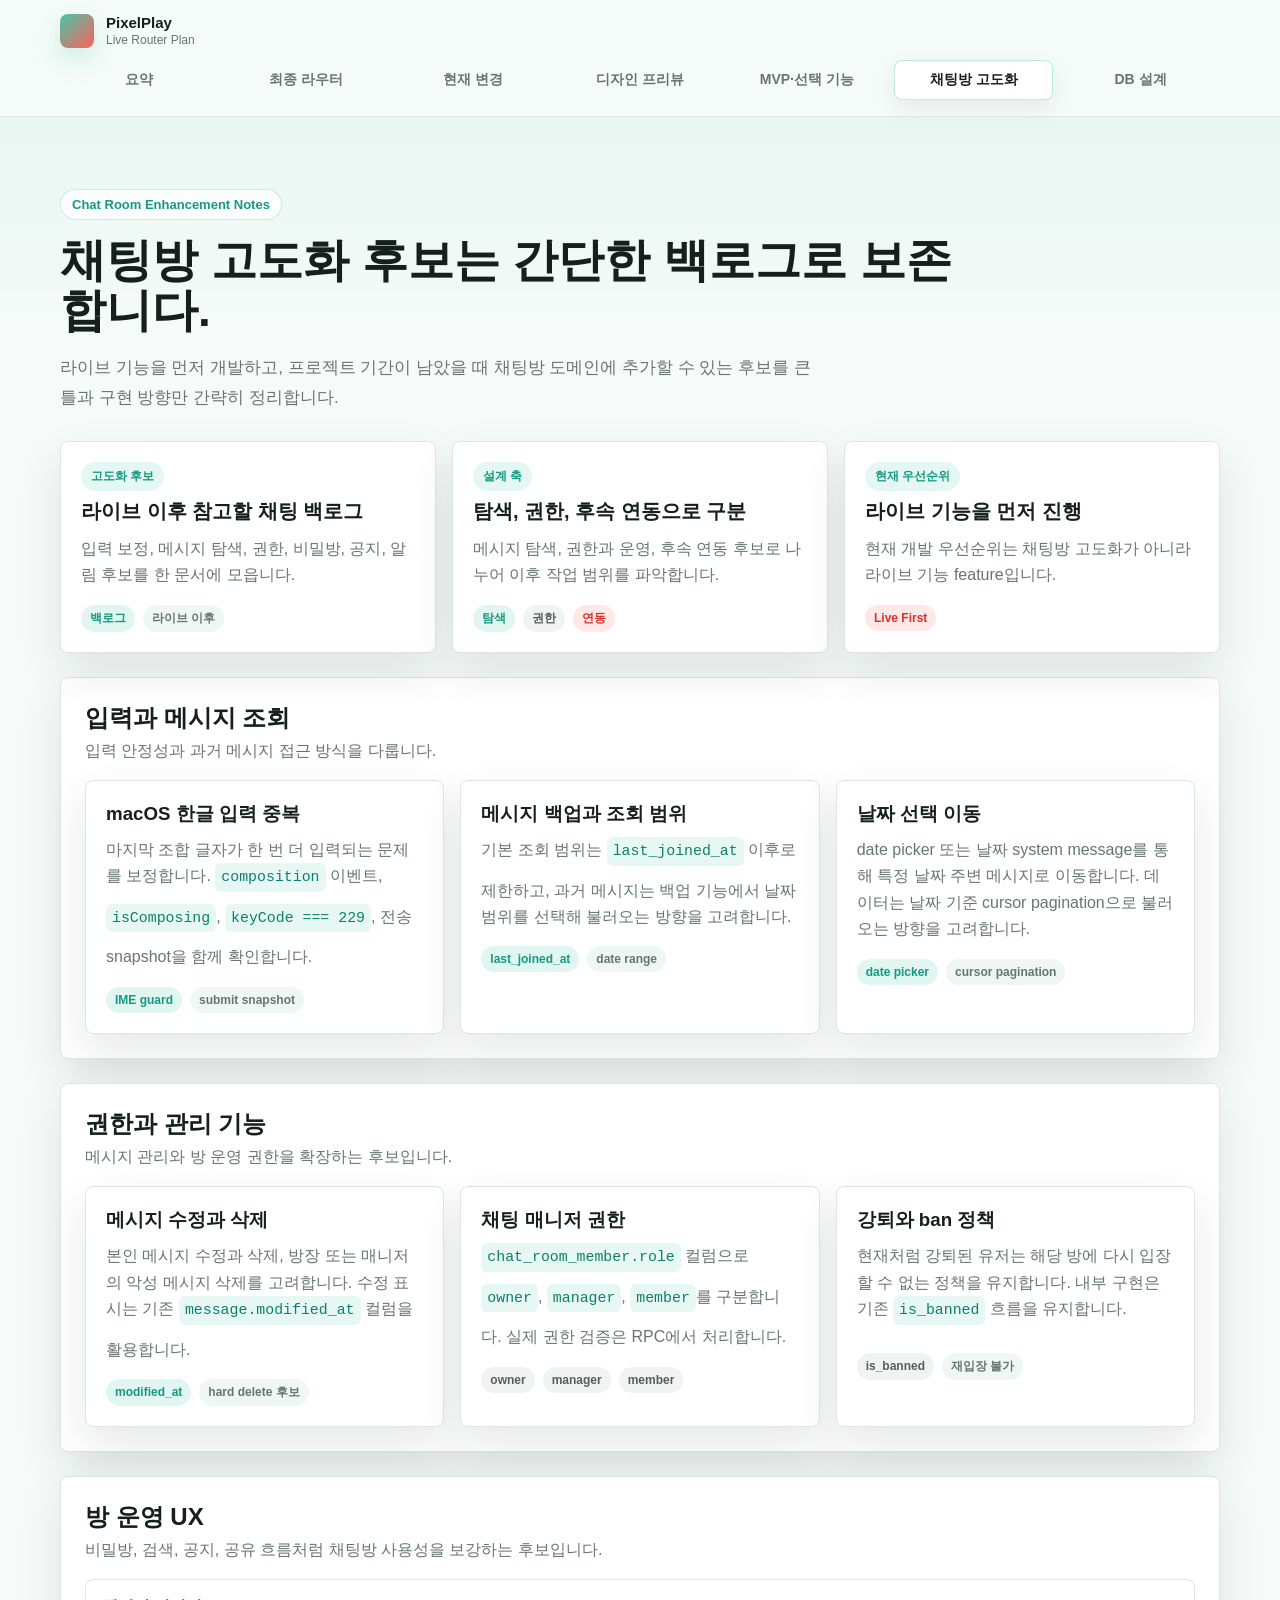
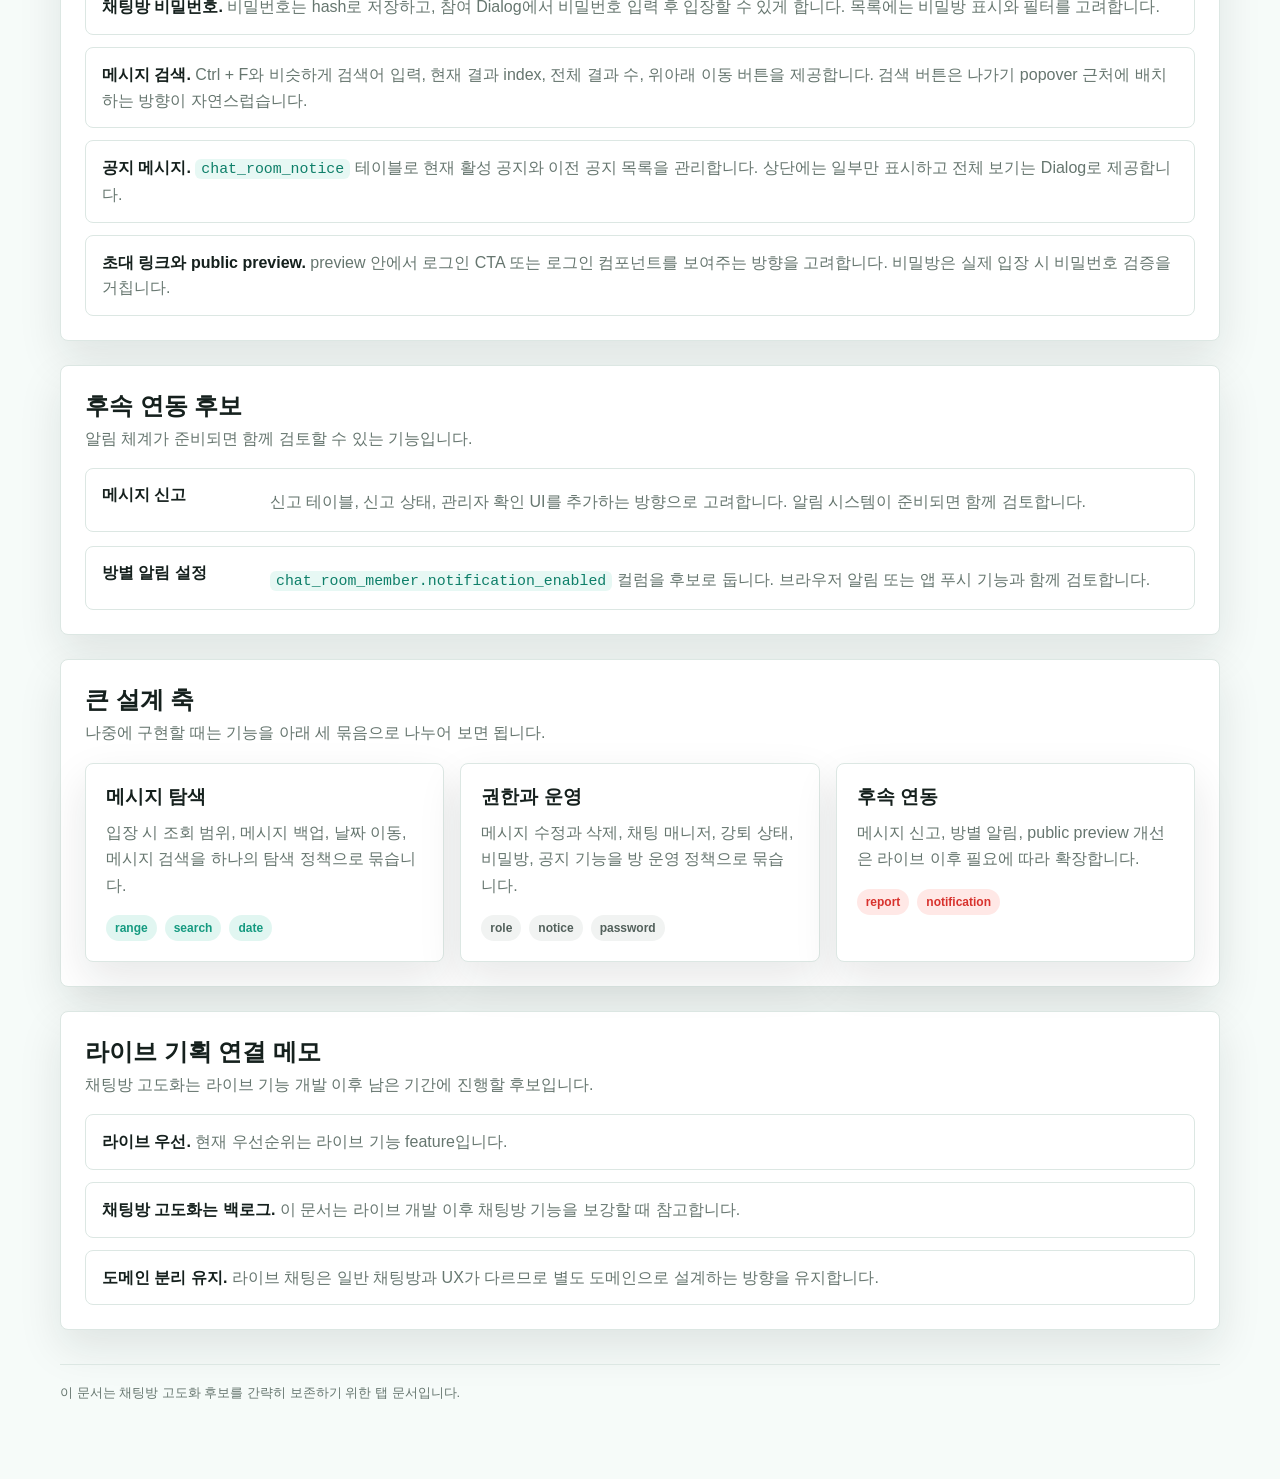
==== chat-room-enhancement.html @ b4ce475f "docs: PixelPlay live router plan" ====
﻿<!doctype html>
<html lang="ko">
<head>
  <meta charset="utf-8">
  <title>PixelPlay 채팅방 고도화 메모</title>
  <link rel="stylesheet" href="assets/styles.css">
</head>
<body>
  <header class="site-header">
    <div class="header-inner">
      <a class="brand-lockup" href="index.html"><span class="brand-mark"></span><span class="brand-title"><strong>PixelPlay</strong><span>Live Router Plan</span></span></a>
      <nav class="top-tabs" aria-label="문서 탭"><a href="index.html">요약</a><a href="routes.html">최종 라우터</a><a href="migration.html">현재 변경</a><a href="wireframes.html">디자인 프리뷰</a><a href="roadmap.html">MVP·선택 기능</a><a class="active" href="chat-room-enhancement.html">채팅방 고도화</a><a href="db-design.html">DB 설계</a></nav>
    </div>
  </header>

  <main class="doc-shell">
    <section class="hero">
      <div class="page-kicker">Chat Room Enhancement Notes</div>
      <h1>채팅방 고도화 후보는 간단한 백로그로 보존합니다.</h1>
      <p>라이브 기능을 먼저 개발하고, 프로젝트 기간이 남았을 때 채팅방 도메인에 추가할 수 있는 후보를 큰 틀과 구현 방향만 간략히 정리합니다.</p>
    </section>

    <section class="hero-grid">
      <article class="card"><div class="summary-card-head"><span class="summary-card-label">고도화 후보</span><strong>라이브 이후 참고할 채팅 백로그</strong></div><p>입력 보정, 메시지 탐색, 권한, 비밀방, 공지, 알림 후보를 한 문서에 모읍니다.</p><div class="badge-row"><span class="badge mint">백로그</span><span class="badge">라이브 이후</span></div></article>
      <article class="card"><div class="summary-card-head"><span class="summary-card-label">설계 축</span><strong>탐색, 권한, 후속 연동으로 구분</strong></div><p>메시지 탐색, 권한과 운영, 후속 연동 후보로 나누어 이후 작업 범위를 파악합니다.</p><div class="badge-row"><span class="badge mint">탐색</span><span class="badge lock">권한</span><span class="badge live">연동</span></div></article>
      <article class="card"><div class="summary-card-head"><span class="summary-card-label">현재 우선순위</span><strong>라이브 기능을 먼저 진행</strong></div><p>현재 개발 우선순위는 채팅방 고도화가 아니라 라이브 기능 feature입니다.</p><div class="badge-row"><span class="badge live">Live First</span></div></article>
    </section>

    <section class="panel">
      <div class="section-title"><div><h2>입력과 메시지 조회</h2><p>입력 안정성과 과거 메시지 접근 방식을 다룹니다.</p></div></div>
      <div class="route-summary-grid">
        <article class="route-card"><h3>macOS 한글 입력 중복</h3><p>마지막 조합 글자가 한 번 더 입력되는 문제를 보정합니다. <code>composition</code> 이벤트, <code>isComposing</code>, <code>keyCode === 229</code>, 전송 snapshot을 함께 확인합니다.</p><div class="badge-row"><span class="badge mint">IME guard</span><span class="badge">submit snapshot</span></div></article>
        <article class="route-card"><h3>메시지 백업과 조회 범위</h3><p>기본 조회 범위는 <code>last_joined_at</code> 이후로 제한하고, 과거 메시지는 백업 기능에서 날짜 범위를 선택해 불러오는 방향을 고려합니다.</p><div class="badge-row"><span class="badge mint">last_joined_at</span><span class="badge">date range</span></div></article>
        <article class="route-card"><h3>날짜 선택 이동</h3><p>date picker 또는 날짜 system message를 통해 특정 날짜 주변 메시지로 이동합니다. 데이터는 날짜 기준 cursor pagination으로 불러오는 방향을 고려합니다.</p><div class="badge-row"><span class="badge mint">date picker</span><span class="badge">cursor pagination</span></div></article>
      </div>
    </section>

    <section class="panel">
      <div class="section-title"><div><h2>권한과 관리 기능</h2><p>메시지 관리와 방 운영 권한을 확장하는 후보입니다.</p></div></div>
      <div class="route-summary-grid">
        <article class="route-card"><h3>메시지 수정과 삭제</h3><p>본인 메시지 수정과 삭제, 방장 또는 매니저의 악성 메시지 삭제를 고려합니다. 수정 표시는 기존 <code>message.modified_at</code> 컬럼을 활용합니다.</p><div class="badge-row"><span class="badge mint">modified_at</span><span class="badge">hard delete 후보</span></div></article>
        <article class="route-card"><h3>채팅 매니저 권한</h3><p><code>chat_room_member.role</code> 컬럼으로 <code>owner</code>, <code>manager</code>, <code>member</code>를 구분합니다. 실제 권한 검증은 RPC에서 처리합니다.</p><div class="badge-row"><span class="badge lock">owner</span><span class="badge lock">manager</span><span class="badge lock">member</span></div></article>
        <article class="route-card"><h3>강퇴와 ban 정책</h3><p>현재처럼 강퇴된 유저는 해당 방에 다시 입장할 수 없는 정책을 유지합니다. 내부 구현은 기존 <code>is_banned</code> 흐름을 유지합니다.</p><div class="badge-row"><span class="badge lock">is_banned</span><span class="badge">재입장 불가</span></div></article>
      </div>
    </section>

    <section class="panel">
      <div class="section-title"><div><h2>방 운영 UX</h2><p>비밀방, 검색, 공지, 공유 흐름처럼 채팅방 사용성을 보강하는 후보입니다.</p></div></div>
      <ul class="decision-list">
        <li><strong>채팅방 비밀번호.</strong> 비밀번호는 hash로 저장하고, 참여 Dialog에서 비밀번호 입력 후 입장할 수 있게 합니다. 목록에는 비밀방 표시와 필터를 고려합니다.</li>
        <li><strong>메시지 검색.</strong> Ctrl + F와 비슷하게 검색어 입력, 현재 결과 index, 전체 결과 수, 위아래 이동 버튼을 제공합니다. 검색 버튼은 나가기 popover 근처에 배치하는 방향이 자연스럽습니다.</li>
        <li><strong>공지 메시지.</strong> <code>chat_room_notice</code> 테이블로 현재 활성 공지와 이전 공지 목록을 관리합니다. 상단에는 일부만 표시하고 전체 보기는 Dialog로 제공합니다.</li>
        <li><strong>초대 링크와 public preview.</strong> preview 안에서 로그인 CTA 또는 로그인 컴포넌트를 보여주는 방향을 고려합니다. 비밀방은 실제 입장 시 비밀번호 검증을 거칩니다.</li>
      </ul>
    </section>

    <section class="panel">
      <div class="section-title"><div><h2>후속 연동 후보</h2><p>알림 체계가 준비되면 함께 검토할 수 있는 기능입니다.</p></div></div>
      <div class="timeline">
        <article class="timeline-item"><strong>메시지 신고</strong><p>신고 테이블, 신고 상태, 관리자 확인 UI를 추가하는 방향으로 고려합니다. 알림 시스템이 준비되면 함께 검토합니다.</p></article>
        <article class="timeline-item"><strong>방별 알림 설정</strong><p><code>chat_room_member.notification_enabled</code> 컬럼을 후보로 둡니다. 브라우저 알림 또는 앱 푸시 기능과 함께 검토합니다.</p></article>
      </div>
    </section>

    <section class="panel">
      <div class="section-title"><div><h2>큰 설계 축</h2><p>나중에 구현할 때는 기능을 아래 세 묶음으로 나누어 보면 됩니다.</p></div></div>
      <div class="hero-grid">
        <article class="card"><h3>메시지 탐색</h3><p>입장 시 조회 범위, 메시지 백업, 날짜 이동, 메시지 검색을 하나의 탐색 정책으로 묶습니다.</p><div class="badge-row"><span class="badge mint">range</span><span class="badge mint">search</span><span class="badge mint">date</span></div></article>
        <article class="card"><h3>권한과 운영</h3><p>메시지 수정과 삭제, 채팅 매니저, 강퇴 상태, 비밀방, 공지 기능을 방 운영 정책으로 묶습니다.</p><div class="badge-row"><span class="badge lock">role</span><span class="badge lock">notice</span><span class="badge lock">password</span></div></article>
        <article class="card"><h3>후속 연동</h3><p>메시지 신고, 방별 알림, public preview 개선은 라이브 이후 필요에 따라 확장합니다.</p><div class="badge-row"><span class="badge live">report</span><span class="badge live">notification</span></div></article>
      </div>
    </section>

    <section class="panel">
      <div class="section-title"><div><h2>라이브 기획 연결 메모</h2><p>채팅방 고도화는 라이브 기능 개발 이후 남은 기간에 진행할 후보입니다.</p></div></div>
      <ul class="decision-list">
        <li><strong>라이브 우선.</strong> 현재 우선순위는 라이브 기능 feature입니다.</li>
        <li><strong>채팅방 고도화는 백로그.</strong> 이 문서는 라이브 개발 이후 채팅방 기능을 보강할 때 참고합니다.</li>
        <li><strong>도메인 분리 유지.</strong> 라이브 채팅은 일반 채팅방과 UX가 다르므로 별도 도메인으로 설계하는 방향을 유지합니다.</li>
      </ul>
    </section>

    <p class="footer-note">이 문서는 채팅방 고도화 후보를 간략히 보존하기 위한 탭 문서입니다.</p>
  </main>
</body>
</html>
---- assets/styles.css ----
﻿:root {
  --pixel-mint: #46c6a9;
  --mint-strong: #159a80;
  --live-coral: #ff6057;
  --ink: #15201d;
  --muted: #66766f;
  --line: #dce7e3;
  --paper: #f6fbf9;
  --surface: #ffffff;
  --soft: #eef7f4;
  --dark-bg: #0d1117;
  --dark-panel: #151b23;
  --dark-panel-2: #1d2530;
  --dark-line: #2b3642;
  --dark-text: #f3faf7;
  --dark-muted: #9fb0aa;
  --radius: 8px;
  --shadow: 0 18px 44px rgba(21, 32, 29, 0.1);
}
* { box-sizing: border-box; }
html { background: var(--paper); color: var(--ink); font-family: Inter, Pretendard, "Segoe UI", Arial, sans-serif; letter-spacing: 0; }
body { margin: 0; min-width: 1180px; background: linear-gradient(180deg, rgba(70, 198, 169, 0.12), rgba(246, 251, 249, 0) 340px), var(--paper); }
h1, h2, h3, p { margin-top: 0; }
a { color: inherit; text-decoration: none; }
code { padding: 2px 6px; border-radius: 6px; background: rgba(70, 198, 169, 0.13); color: #0e7f69; font-family: "Cascadia Code", Consolas, monospace; font-size: 0.93em; }
.site-header { position: sticky; top: 0; z-index: 10; border-bottom: 1px solid rgba(220, 231, 227, 0.9); background: rgba(246, 251, 249, 0.94); backdrop-filter: blur(14px); }
.header-inner, .doc-shell { width: 1160px; margin: 0 auto; }
.header-inner { display: grid; grid-template-columns: 1fr; align-items: stretch; gap: 12px; padding: 14px 0 16px; }
.doc-shell { padding: 28px 0 64px; }
.brand-lockup { display: flex; align-items: center; gap: 12px; width: fit-content; min-width: 0; }
.brand-mark { width: 34px; height: 34px; border-radius: 8px; background: linear-gradient(135deg, var(--pixel-mint), var(--live-coral)); box-shadow: 0 10px 24px rgba(70, 198, 169, 0.25); }
.brand-title { display: flex; flex-direction: column; gap: 2px; }
.brand-title strong { font-size: 15px; line-height: 1.1; }
.brand-title span { color: var(--muted); font-size: 12px; }
.top-tabs { display: grid; grid-template-columns: repeat(7, minmax(0, 1fr)); align-items: center; gap: 8px; }
.top-tabs a { min-width: 0; border: 1px solid transparent; border-radius: 8px; padding: 10px 8px; color: var(--muted); font-size: 14px; font-weight: 800; text-align: center; white-space: nowrap; }
.top-tabs a.active { border-color: rgba(70, 198, 169, 0.35); background: #fff; color: var(--ink); box-shadow: 0 8px 22px rgba(21, 32, 29, 0.08); }
.hero { padding: 44px 0 28px; }
.page-kicker { display: inline-flex; margin-bottom: 16px; border: 1px solid rgba(70, 198, 169, 0.28); border-radius: 999px; padding: 7px 11px; background: rgba(255,255,255,0.72); color: var(--mint-strong); font-size: 13px; font-weight: 900; }
.hero h1 { width: 900px; margin-bottom: 18px; color: var(--ink); font-size: 46px; line-height: 1.08; letter-spacing: 0; }
.hero p { width: 760px; margin-bottom: 0; color: var(--muted); font-size: 17px; line-height: 1.75; }
.hero-grid, .route-summary-grid { display: grid; grid-template-columns: repeat(3, 1fr); gap: 16px; }
.card, .panel, .route-card, .preview-section { border: 1px solid var(--line); border-radius: var(--radius); background: var(--surface); box-shadow: var(--shadow); }
.card, .route-card { padding: 20px; }
.panel, .preview-section { margin-top: 24px; padding: 24px; }
.card h3, .panel h2, .route-card h3, .preview-section h2 { margin-bottom: 10px; color: var(--ink); }
.card p, .panel p, .route-card p, .preview-section p { color: var(--muted); line-height: 1.65; }
.metric { display: flex; align-items: flex-end; justify-content: space-between; gap: 12px; }
.metric strong { color: var(--ink); font-size: 34px; line-height: 1; }
.metric span { color: var(--muted); font-size: 13px; font-weight: 800; }
.badge-row { display: flex; flex-wrap: wrap; gap: 8px; margin-top: 14px; }
.badge { display: inline-flex; align-items: center; min-height: 26px; border-radius: 999px; padding: 5px 9px; background: var(--soft); color: var(--muted); font-size: 12px; font-weight: 900; }
.badge.live { background: #ffe8e6; color: #d8322d; }
.badge.mint { background: rgba(70, 198, 169, 0.16); color: var(--mint-strong); }
.badge.lock { background: #f1f3f2; color: #52605b; }
.section-title { display: flex; align-items: flex-end; justify-content: space-between; gap: 24px; margin-bottom: 16px; }
.section-title h2 { margin-bottom: 4px; font-size: 24px; }
.section-title p { margin-bottom: 0; color: var(--muted); }
.route-table { width: 100%; border-collapse: separate; border-spacing: 0; overflow: hidden; border: 1px solid var(--line); border-radius: var(--radius); background: var(--surface); }
.route-table th, .route-table td { border-bottom: 1px solid var(--line); padding: 14px 16px; text-align: left; vertical-align: top; font-size: 14px; line-height: 1.55; }
.route-table th { background: #eef7f4; color: #33443e; font-size: 13px; font-weight: 900; }
.route-table tr:last-child td { border-bottom: 0; }
.route-table code { white-space: nowrap; }
.access-public, .access-login, .access-owner, .access-api, .access-future, .access-remove { display: inline-flex; align-items: center; border-radius: 999px; padding: 5px 9px; font-size: 12px; font-weight: 900; white-space: nowrap; }
.access-public { background: rgba(70, 198, 169, 0.16); color: #0c745f; }
.access-login { background: #eef1f7; color: #46546b; }
.access-owner { background: #fff2ce; color: #8a6200; }
.access-api { background: #edf0ff; color: #4052b5; }
.access-future { background: #f2f0f7; color: #5d536d; }
.access-remove { background: #ffe4e2; color: #c92f29; }
.decision-list { display: grid; gap: 12px; margin: 0; padding: 0; list-style: none; }
.decision-list li { border: 1px solid var(--line); border-radius: var(--radius); padding: 14px 16px; background: #fff; color: var(--muted); line-height: 1.6; }
.decision-list strong { color: var(--ink); }
.timeline { display: grid; gap: 14px; }
.timeline-item { display: grid; grid-template-columns: 150px 1fr; gap: 18px; border: 1px solid var(--line); border-radius: var(--radius); padding: 16px; background: #fff; }
.timeline-item strong { color: var(--ink); }
.timeline-item p { margin: 4px 0 0; color: var(--muted); line-height: 1.6; }
.route-card code { display: inline-flex; margin-bottom: 12px; }
.preview-meta { display: grid; grid-template-columns: 180px 1fr 260px; gap: 14px; margin: 14px 0 20px; }
.meta-box { border: 1px solid var(--line); border-radius: var(--radius); padding: 12px; background: #f9fcfb; }
.meta-box span { display: block; margin-bottom: 6px; color: var(--muted); font-size: 12px; font-weight: 900; }
.meta-box strong, .meta-box p { margin: 0; color: var(--ink); font-size: 14px; line-height: 1.55; }
.preview-pair { display: flex; gap: 24px; }
.preview-frame { flex: 1; min-width: 0; border-radius: 8px; overflow: hidden; border: 1px solid var(--line); background: #fff; }
.preview-frame.dark { border-color: var(--dark-line); background: var(--dark-bg); color: var(--dark-text); }
.frame-label { display: flex; justify-content: space-between; align-items: center; border-bottom: 1px solid var(--line); padding: 10px 12px; background: #f9fcfb; color: var(--muted); font-size: 12px; font-weight: 900; }
.dark .frame-label { border-color: var(--dark-line); background: #111821; color: var(--dark-muted); }
.mock-page { height: 400px; padding: 16px; background: #f8fbfa; }
.dark .mock-page { background: var(--dark-bg); }
.mock-header { display: flex; align-items: center; justify-content: space-between; gap: 12px; height: 38px; margin-bottom: 14px; border: 1px solid var(--line); border-radius: 8px; padding: 0 12px; background: #fff; }
.dark .mock-header { border-color: var(--dark-line); background: var(--dark-panel); }
.mock-brand { display: flex; align-items: center; gap: 8px; color: var(--ink); font-size: 12px; font-weight: 900; }
.dark .mock-brand { color: var(--dark-text); }
.mock-logo { width: 18px; height: 18px; border-radius: 5px; background: var(--pixel-mint); }
.mock-nav, .mock-actions { display: flex; gap: 8px; }
.mock-pill { height: 22px; border-radius: 999px; padding: 4px 8px; background: #edf5f2; color: var(--muted); font-size: 10px; font-weight: 900; white-space: nowrap; }
.dark .mock-pill { background: var(--dark-panel-2); color: var(--dark-muted); }
.mock-pill.primary { background: var(--pixel-mint); color: #09251f; }
.mock-pill.live { background: var(--live-coral); color: #fff; }
.mock-layout { display: grid; grid-template-columns: 96px 1fr; gap: 12px; height: calc(100% - 52px); }
.mock-layout.wide { grid-template-columns: 1fr 132px; }
.mock-layout.three { grid-template-columns: 86px 1fr 120px; }
.mock-box { border: 1px solid var(--line); border-radius: 8px; background: #fff; padding: 10px; }
.dark .mock-box { border-color: var(--dark-line); background: var(--dark-panel); }
.mock-menu-line, .mock-line, .mock-field, .mock-cell { border-radius: 99px; background: #e3eeea; }
.dark .mock-menu-line, .dark .mock-line, .dark .mock-field, .dark .mock-cell { background: #27333d; }
.mock-menu-line { height: 22px; margin-bottom: 8px; border-radius: 6px; }
.mock-menu-line.active { background: rgba(70, 198, 169, 0.24); }
.mock-title { height: 18px; width: 54%; margin-bottom: 12px; border-radius: 6px; background: #dcece6; }
.dark .mock-title { background: #2d3a45; }
.mock-subtitle { height: 10px; width: 72%; margin-bottom: 14px; border-radius: 6px; background: #e8f0ed; }
.dark .mock-subtitle { background: #25303a; }
.mock-grid { display: grid; grid-template-columns: repeat(2, 1fr); gap: 10px; }
.mock-grid.three { grid-template-columns: repeat(3, 1fr); }
.mock-card { min-height: 72px; border: 1px solid var(--line); border-radius: 8px; background: #fff; padding: 10px; }
.dark .mock-card { border-color: var(--dark-line); background: var(--dark-panel); }
.mock-card.tall { min-height: 126px; }
.thumb { height: 46px; margin-bottom: 8px; border-radius: 6px; background: linear-gradient(135deg, rgba(70, 198, 169, 0.28), rgba(255, 96, 87, 0.24)); }
.mock-line { height: 8px; margin-bottom: 7px; }
.mock-line.short { width: 58%; }
.mock-line.mint { background: rgba(70, 198, 169, 0.55); }
.mock-line.coral { background: rgba(255, 96, 87, 0.72); }
.mock-video { height: 206px; display: flex; align-items: center; justify-content: center; border-radius: 8px; background: #10201d; color: rgba(255,255,255,0.86); font-size: 12px; font-weight: 900; }
.dark .mock-video { background: #06090d; }
.mock-chat-row { display: grid; grid-template-columns: 16px 1fr; gap: 6px; margin-bottom: 10px; }
.mock-avatar { width: 16px; height: 16px; border-radius: 50%; background: var(--pixel-mint); }
.mock-field { height: 32px; margin-bottom: 10px; border-radius: 7px; }
.mock-field.large { height: 76px; }
.mock-button { height: 28px; min-width: 72px; border-radius: 7px; background: var(--pixel-mint); }
.mock-button.coral { background: var(--live-coral); }
.mock-button.ghost { background: #e9efed; }
.dark .mock-button.ghost { background: #2b3540; }
.mock-table-row { display: grid; grid-template-columns: 1fr 70px 58px; gap: 8px; margin-bottom: 8px; }
.mock-cell { height: 14px; border-radius: 5px; }
.mock-stat-grid { display: grid; grid-template-columns: repeat(3, 1fr); gap: 10px; margin-bottom: 12px; }
.mock-stat { min-height: 58px; border: 1px solid var(--line); border-radius: 8px; background: #fff; padding: 10px; }
.dark .mock-stat { border-color: var(--dark-line); background: var(--dark-panel); }
.mock-stat strong { display: block; margin-bottom: 8px; color: var(--ink); font-size: 18px; }
.dark .mock-stat strong { color: var(--dark-text); }
.mock-hero-area { display: grid; grid-template-columns: 1.05fr 0.95fr; gap: 12px; height: calc(100% - 52px); }
.mock-hero-title { height: 34px; width: 88%; margin-bottom: 14px; border-radius: 8px; background: rgba(70, 198, 169, 0.32); }
.mock-hero-title.second { width: 62%; background: rgba(255, 96, 87, 0.32); }
.footer-note { margin-top: 34px; border-top: 1px solid var(--line); padding-top: 18px; color: var(--muted); font-size: 13px; line-height: 1.6; }
/* 완성된 현재 페이지를 더 가깝게 보여주는 디자인 프리뷰 요소 */
.mock-page.current { padding: 0; background: #f7faf9; }
.dark .mock-page.current { background: #0d1117; }
.app-preview-header { height: 42px; display: flex; align-items: center; justify-content: space-between; padding: 0 12px; border-bottom: 1px solid rgba(70, 198, 169, 0.18); background: rgba(70, 198, 169, 0.08); }
.dark .app-preview-header { border-color: var(--dark-line); background: rgba(31, 41, 55, 0.72); }
.logo-word { font-size: 13px; font-weight: 950; color: var(--ink); }
.dark .logo-word { color: var(--dark-text); }
.header-tools { display: flex; align-items: center; gap: 7px; }
.tool-dot { width: 24px; height: 24px; border: 1px solid var(--line); border-radius: 7px; background: #fff; }
.dark .tool-dot { border-color: var(--dark-line); background: var(--dark-panel-2); }
.preview-body { height: calc(100% - 42px); padding: 16px; }
.app-sidebar-layout { display: grid; grid-template-columns: 104px 1fr; height: 100%; }
.app-sidebar { border-right: 1px solid var(--line); padding: 14px 10px; background: #fff; }
.dark .app-sidebar { border-color: var(--dark-line); background: var(--dark-panel); }
.app-content { min-width: 0; padding: 14px; overflow: hidden; }
.sidebar-label { margin-bottom: 12px; color: var(--muted); font-size: 9px; font-weight: 950; text-transform: uppercase; }
.nav-item { display: flex; align-items: center; gap: 7px; height: 28px; margin-bottom: 7px; border-radius: 7px; padding: 0 8px; color: var(--muted); font-size: 11px; font-weight: 850; }
.nav-item.active { background: rgba(70, 198, 169, 0.14); color: var(--mint-strong); }
.nav-icon { width: 10px; height: 10px; border-radius: 3px; background: currentColor; opacity: 0.65; }
.list-toolbar { display: flex; justify-content: space-between; gap: 10px; padding-bottom: 12px; border-bottom: 1px solid var(--line); }
.dark .list-toolbar { border-color: var(--dark-line); }
.tab-strip { display: flex; gap: 6px; }
.tab-chip { height: 24px; border-radius: 999px; padding: 5px 9px; background: #eef5f2; color: var(--muted); font-size: 10px; font-weight: 900; }
.tab-chip.active { background: rgba(70, 198, 169, 0.17); color: var(--mint-strong); }
.dark .tab-chip { background: var(--dark-panel-2); color: var(--dark-muted); }
.dark .tab-chip.active { background: rgba(70, 198, 169, 0.22); color: var(--pixel-mint); }
.search-bar { height: 28px; border: 1px solid var(--line); border-radius: 7px; background: #fff; }
.dark .search-bar { border-color: var(--dark-line); background: var(--dark-panel-2); }
.real-card-grid { display: grid; grid-template-columns: repeat(3, 1fr); gap: 9px; margin-top: 12px; }
.real-room-card { position: relative; min-height: 82px; border: 1px solid var(--line); border-radius: 8px; padding: 10px; background: #fff; box-shadow: 0 4px 14px rgba(21, 32, 29, 0.05); }
.dark .real-room-card { border-color: var(--dark-line); background: var(--dark-panel); box-shadow: none; }
.real-room-card::before { content: ""; position: absolute; top: 10px; bottom: 10px; left: 0; width: 3px; border-radius: 999px; background: var(--pixel-mint); opacity: 0.7; }
.card-title-line { height: 10px; width: 70%; margin-left: 5px; margin-bottom: 8px; border-radius: 99px; background: #cfdfda; }
.dark .card-title-line { background: #33414d; }
.owner-badge { height: 16px; width: 58px; margin-left: 5px; margin-bottom: 12px; border-radius: 5px; background: rgba(70, 198, 169, 0.14); }
.capacity-track { width: 76px; height: 6px; border-radius: 999px; background: #e5ece9; overflow: hidden; }
.capacity-fill { height: 100%; width: 68%; border-radius: inherit; background: var(--pixel-mint); }
.capacity-fill.hot { width: 88%; background: var(--live-coral); }
.chat-app-layout { display: grid; grid-template-columns: 118px 1fr; height: 100%; }
.member-sidebar { border-right: 1px solid var(--line); padding: 12px; background: #fff; }
.dark .member-sidebar { border-color: var(--dark-line); background: var(--dark-panel); }
.chat-main { display: flex; flex-direction: column; min-width: 0; background: #fff; }
.dark .chat-main { background: var(--dark-bg); }
.chat-room-top { height: 44px; display: flex; justify-content: space-between; align-items: center; padding: 0 12px; border-bottom: 1px solid var(--line); }
.dark .chat-room-top { border-color: var(--dark-line); }
.message-stream { flex: 1; padding: 12px; }
.message-input-preview { height: 42px; margin: 0 12px 12px; border: 1px solid var(--line); border-radius: 8px; background: #fff; }
.dark .message-input-preview { border-color: var(--dark-line); background: var(--dark-panel); }
.public-home-layout { height: 100%; padding: 34px 28px; }
.public-copy { width: 66%; }
.real-heading { height: 26px; width: 82%; margin-bottom: 10px; border-radius: 7px; background: rgba(21, 32, 29, 0.14); }
.dark .real-heading { background: rgba(255,255,255,0.18); }
.real-heading.second { width: 56%; background: rgba(70, 198, 169, 0.28); }
.public-feature-grid { display: grid; grid-template-columns: repeat(3, 1fr); gap: 9px; margin-top: 32px; }
.public-feature { min-height: 84px; border: 1px solid rgba(70, 198, 169, 0.2); border-radius: 8px; padding: 10px; background: rgba(255,255,255,0.7); }
.dark .public-feature { border-color: var(--dark-line); background: var(--dark-panel); }
.live-empty { height: 100%; display: flex; align-items: center; justify-content: center; text-align: center; }
.live-empty-icon { width: 70px; height: 70px; margin: 0 auto 14px; border: 1px solid rgba(255, 96, 87, 0.24); border-radius: 16px; background: rgba(255, 96, 87, 0.1); }
.profile-layout { display: grid; grid-template-columns: 118px 1fr; height: 100%; }
.profile-form-grid { display: grid; grid-template-columns: 1fr; gap: 10px; padding: 14px; }
.profile-card-real { border: 1px solid var(--line); border-radius: 8px; padding: 12px; background: #fff; }
.dark .profile-card-real { border-color: var(--dark-line); background: var(--dark-panel); }
.avatar-preview { width: 54px; height: 54px; margin-bottom: 10px; border-radius: 50%; background: linear-gradient(135deg, var(--pixel-mint), var(--live-coral)); }
/* Detailed labeled design previews */
.summary-card-head { display: flex; flex-direction: column; gap: 8px; margin-bottom: 12px; }
.summary-card-label { display: inline-flex; width: fit-content; border-radius: 999px; padding: 6px 10px; background: rgba(70, 198, 169, 0.14); color: var(--mint-strong); font-size: 12px; font-weight: 950; }
.summary-card-head strong { color: var(--ink); font-size: 20px; line-height: 1.25; }
.detail-meta { grid-template-columns: 150px 1.05fr 1.05fr 1.2fr; }
.design-screen { height: 540px; overflow: hidden; background: #f7faf9; color: var(--ink); font-size: 12px; line-height: 1.35; }
.dark .design-screen { background: #0d1117; color: var(--dark-text); }
.mini-top { height: 44px; display: flex; align-items: center; justify-content: space-between; gap: 10px; border-bottom: 1px solid var(--line); padding: 0 12px; background: rgba(255,255,255,0.94); }
.dark .mini-top { border-color: var(--dark-line); background: #111821; }
.mini-logo { display: flex; align-items: center; gap: 8px; font-weight: 950; }
.mini-logo span { width: 20px; height: 20px; border-radius: 6px; background: linear-gradient(135deg, var(--pixel-mint), var(--live-coral)); }
.mini-top-actions, .button-row, .card-actions, .pagination-row { display: flex; align-items: center; gap: 7px; flex-wrap: wrap; }
.mini-search { width: 112px; height: 28px; display: flex; align-items: center; border: 1px solid var(--line); border-radius: 7px; padding: 0 10px; color: var(--muted); background: #fff; font-size: 11px; font-weight: 800; }
.dark .mini-search { border-color: var(--dark-line); background: var(--dark-panel-2); color: var(--dark-muted); }
.mini-button { min-height: 28px; display: inline-flex; align-items: center; justify-content: center; border: 1px solid var(--line); border-radius: 7px; padding: 6px 10px; background: #fff; color: var(--muted); font-size: 11px; font-weight: 900; white-space: nowrap; }
.mini-button.primary { border-color: rgba(70,198,169,.34); background: var(--pixel-mint); color: #08231e; }
.mini-button.coral { border-color: rgba(255,96,87,.42); background: var(--live-coral); color: #fff; }
.mini-button.ghost { background: #eef5f2; color: #465650; }
.mini-button.danger { border-color: rgba(255,96,87,.35); background: #ffe5e2; color: #c6322b; }
.dark .mini-button { border-color: var(--dark-line); background: var(--dark-panel); color: var(--dark-muted); }
.dark .mini-button.primary { border-color: rgba(70,198,169,.42); background: var(--pixel-mint); color: #06211b; }
.dark .mini-button.coral { border-color: rgba(255,96,87,.5); background: var(--live-coral); color: #fff; }
.dark .mini-button.ghost { background: var(--dark-panel-2); color: var(--dark-text); }
.dark .mini-button.danger { background: rgba(255,96,87,.16); color: #ff9a94; }
.mini-pill { display: inline-flex; align-items: center; min-height: 22px; border-radius: 999px; padding: 4px 8px; background: #edf5f2; color: var(--muted); font-size: 10px; font-weight: 950; }
.mini-pill.mint { background: rgba(70,198,169,.16); color: var(--mint-strong); }
.dark .mini-pill { background: var(--dark-panel-2); color: var(--dark-muted); }
.dark .mini-pill.mint { background: rgba(70,198,169,.2); color: var(--pixel-mint); }
.mini-kicker { display: inline-flex; margin-bottom: 8px; color: var(--mint-strong); font-size: 10px; font-weight: 950; text-transform: uppercase; }
.dark .mini-kicker { color: var(--pixel-mint); }
.mini-app-body { height: calc(100% - 44px); display: grid; grid-template-columns: 112px 1fr; min-height: 0; }
.mini-sidebar { border-right: 1px solid var(--line); padding: 12px 9px; background: #fff; }
.dark .mini-sidebar { border-color: var(--dark-line); background: var(--dark-panel); }
.sidebar-title { margin-bottom: 10px; color: var(--muted); font-size: 10px; font-weight: 950; }
.side-link { min-height: 28px; display: flex; align-items: center; border-radius: 7px; padding: 0 9px; color: var(--muted); font-size: 11px; font-weight: 900; }
.side-link.active { background: rgba(70,198,169,.15); color: var(--mint-strong); }
.dark .side-link { color: var(--dark-muted); }
.dark .side-link.active { background: rgba(70,198,169,.2); color: var(--pixel-mint); }
.mini-main { min-width: 0; padding: 14px; overflow: hidden; }
.mini-section-head { display: flex; align-items: flex-start; justify-content: space-between; gap: 12px; margin-bottom: 11px; }
.mini-section-head h3, .landing-copy h3, .live-empty-real h3, .stream-info h3, .form-screen h3, .profile-card h3 { margin: 0 0 5px; font-size: 17px; line-height: 1.2; color: var(--ink); }
.dark .mini-section-head h3, .dark .landing-copy h3, .dark .live-empty-real h3, .dark .stream-info h3, .dark .form-screen h3, .dark .profile-card h3 { color: var(--dark-text); }
.mini-section-head p, .landing-copy p, .live-empty-real p, .stream-info p { margin: 0; color: var(--muted); font-size: 11px; line-height: 1.55; }
.dark .mini-section-head p, .dark .landing-copy p, .dark .live-empty-real p, .dark .stream-info p { color: var(--dark-muted); }
.segmented { display: grid; grid-template-columns: repeat(3, 1fr); gap: 5px; border-radius: 8px; padding: 5px; background: #edf5f2; }
.dark .segmented { background: var(--dark-panel-2); }
.segmented span { display: flex; justify-content: center; gap: 5px; border-radius: 7px; padding: 7px 5px; color: var(--muted); font-size: 10px; font-weight: 900; white-space: nowrap; }
.segmented span.active { background: #fff; color: var(--mint-strong); box-shadow: 0 4px 12px rgba(21,32,29,.07); }
.dark .segmented span { color: var(--dark-muted); }
.dark .segmented span.active { background: var(--dark-panel); color: var(--pixel-mint); box-shadow: none; }
.search-input { height: 34px; display: flex; align-items: center; justify-content: space-between; gap: 10px; margin: 10px 0; border: 1px solid var(--line); border-radius: 8px; padding: 0 8px 0 11px; background: #fff; color: var(--muted); font-size: 11px; font-weight: 850; }
.dark .search-input { border-color: var(--dark-line); background: var(--dark-panel); color: var(--dark-muted); }
.chat-list-grid { display: grid; grid-template-columns: repeat(3, 1fr); gap: 8px; }
.room-card { min-height: 122px; border: 1px solid var(--line); border-radius: 8px; padding: 10px; background: #fff; box-shadow: 0 6px 16px rgba(21,32,29,.06); }
.room-card.hot { border-color: rgba(255,96,87,.34); }
.dark .room-card { border-color: var(--dark-line); background: var(--dark-panel); box-shadow: none; }
.room-title { margin-bottom: 5px; color: var(--ink); font-size: 13px; font-weight: 950; }
.dark .room-title { color: var(--dark-text); }
.owner-line { width: fit-content; border-radius: 5px; margin-bottom: 7px; padding: 3px 6px; background: rgba(70,198,169,.12); color: var(--mint-strong); font-size: 10px; font-weight: 950; }
.room-card p { min-height: 30px; margin: 0 0 9px; color: var(--muted); font-size: 10px; line-height: 1.45; }
.dark .room-card p { color: var(--dark-muted); }
.capacity { display: flex; align-items: center; gap: 7px; margin-bottom: 9px; }
.capacity span { flex: 1; height: 6px; border-radius: 999px; overflow: hidden; background: #e2ebe7; }
.capacity i { display: block; height: 100%; border-radius: inherit; background: var(--pixel-mint); }
.room-card.hot .capacity i { background: var(--live-coral); }
.capacity b { color: var(--muted); font-size: 10px; }
.dialog-preview { display: grid; grid-template-columns: 92px 1fr 1fr 1fr auto; align-items: end; gap: 7px; margin-top: 10px; border: 1px solid rgba(70,198,169,.22); border-radius: 8px; padding: 9px; background: rgba(70,198,169,.06); }
.dialog-preview strong { color: var(--ink); font-size: 12px; }
.dark .dialog-preview { border-color: rgba(70,198,169,.24); background: rgba(70,198,169,.08); }
.dark .dialog-preview strong { color: var(--dark-text); }
.form-row label { display: block; margin-bottom: 4px; color: var(--muted); font-size: 10px; font-weight: 900; }
.dark .form-row label { color: var(--dark-muted); }
.input-box { min-height: 30px; display: flex; align-items: center; border: 1px solid var(--line); border-radius: 7px; padding: 0 9px; background: #fff; color: var(--muted); font-size: 10px; font-weight: 800; }
.dark .input-box { border-color: var(--dark-line); background: var(--dark-panel-2); color: var(--dark-muted); }
.pagination-row { justify-content: center; margin-top: 9px; }
.chat-room-preview { height: calc(100% - 44px); display: grid; grid-template-columns: 160px 1fr; min-height: 0; }
.member-panel { border-right: 1px solid var(--line); background: #fff; overflow: hidden; }
.dark .member-panel { border-color: var(--dark-line); background: var(--dark-panel); }
.panel-title { height: 38px; display: flex; align-items: center; border-bottom: 1px solid var(--line); padding: 0 12px; color: var(--ink); font-size: 12px; font-weight: 950; }
.dark .panel-title { border-color: var(--dark-line); color: var(--dark-text); }
.member-row { display: flex; align-items: center; gap: 8px; margin: 7px 8px; border-radius: 7px; padding: 7px; color: var(--ink); }
.member-row:first-of-type { background: rgba(70,198,169,.09); }
.dark .member-row { color: var(--dark-text); }
.avatar-dot { width: 22px; height: 22px; position: relative; flex: none; border-radius: 50%; background: linear-gradient(135deg, var(--pixel-mint), #94ddd0); }
.avatar-dot.online::after { content: ''; position: absolute; right: -1px; bottom: -1px; width: 7px; height: 7px; border: 2px solid #fff; border-radius: 50%; background: var(--pixel-mint); }
.dark .avatar-dot.online::after { border-color: var(--dark-panel); }
.member-row strong { display: block; font-size: 11px; }
.member-row em { display: inline-flex; margin-top: 2px; border-radius: 4px; padding: 2px 5px; background: rgba(70,198,169,.13); color: var(--mint-strong); font-style: normal; font-size: 9px; font-weight: 950; }
.member-popover { margin: 10px 8px 0; border: 1px solid var(--line); border-radius: 8px; padding: 8px; background: #fbfefd; }
.dark .member-popover { border-color: var(--dark-line); background: var(--dark-panel-2); }
.member-popover strong { display: block; margin-bottom: 7px; font-size: 11px; }
.member-popover .mini-button { width: 100%; margin-top: 5px; justify-content: flex-start; }
.chat-panel { display: flex; flex-direction: column; min-width: 0; background: #fff; }
.dark .chat-panel { background: var(--dark-bg); }
.chat-header { height: 48px; display: flex; align-items: center; justify-content: space-between; border-bottom: 1px solid var(--line); padding: 0 12px; }
.dark .chat-header { border-color: var(--dark-line); }
.chat-header strong { display: block; font-size: 13px; }
.chat-header span { color: var(--muted); font-size: 10px; }
.dark .chat-header span { color: var(--dark-muted); }
.menu-preview { display: flex; align-items: center; justify-content: flex-end; gap: 6px; border-bottom: 1px solid rgba(220,231,227,.65); padding: 6px 12px; background: #fbfefd; }
.dark .menu-preview { border-color: var(--dark-line); background: #111821; }
.menu-preview span { margin-right: auto; color: var(--muted); font-size: 10px; font-weight: 950; }
.message-list { position: relative; flex: 1; min-height: 0; padding: 11px 12px 6px; overflow: hidden; }
.load-old, .latest-button { width: fit-content; margin: 0 auto 8px; border-radius: 999px; padding: 5px 8px; background: rgba(255,255,255,.94); color: var(--muted); font-size: 10px; font-weight: 900; box-shadow: 0 4px 14px rgba(21,32,29,.08); }
.dark .load-old, .dark .latest-button { background: var(--dark-panel); color: var(--dark-muted); box-shadow: none; }
.message-row { display: flex; align-items: flex-start; gap: 7px; margin-bottom: 9px; }
.message-row.own { flex-direction: row-reverse; }
.message-row div { max-width: 72%; }
.message-row strong { display: block; margin-bottom: 3px; font-size: 10px; color: var(--muted); }
.message-row p { margin: 0; border-radius: 8px; padding: 7px 9px; background: #edf5f2; color: var(--ink); font-size: 11px; line-height: 1.45; }
.message-row.own p { background: rgba(70,198,169,.86); color: #05241d; }
.dark .message-row strong { color: var(--dark-muted); }
.dark .message-row p { background: var(--dark-panel); color: var(--dark-text); }
.dark .message-row.own p { background: var(--pixel-mint); color: #05241d; }
.message-input { height: 42px; display: flex; align-items: center; gap: 8px; border-top: 1px solid var(--line); padding: 0 10px; background: rgba(255,255,255,.95); }
.dark .message-input { border-color: var(--dark-line); background: #111821; }
.message-input span { color: var(--muted); font-size: 10px; font-weight: 900; }
.message-input em { flex: 1; min-height: 28px; display: flex; align-items: center; border: 1px solid var(--line); border-radius: 8px; padding: 0 9px; color: var(--muted); background: #f7faf9; font-style: normal; font-size: 11px; }
.dark .message-input em { border-color: var(--dark-line); background: var(--dark-panel); color: var(--dark-muted); }
.live-empty-real { min-height: 260px; display: flex; flex-direction: column; align-items: center; justify-content: center; border: 1px dashed rgba(255,96,87,.38); border-radius: 8px; padding: 20px; text-align: center; background: rgba(255,96,87,.05); }
.live-icon { display: inline-flex; align-items: center; justify-content: center; width: 70px; height: 70px; margin-bottom: 12px; border-radius: 16px; background: rgba(255,96,87,.13); color: var(--live-coral); font-weight: 950; }
.planned-strip { display: grid; grid-template-columns: 90px 1fr; gap: 10px; align-items: center; margin-top: 10px; }
.planned-strip strong { color: var(--muted); font-size: 11px; }
.watch-layout { height: calc(100% - 44px); display: grid; grid-template-columns: 1fr 170px; min-height: 0; }
.player-area { min-width: 0; padding: 12px; overflow: hidden; }
.player-box, .preview-player { position: relative; height: 210px; display: flex; align-items: center; justify-content: center; border-radius: 8px; background: #0e1715; color: rgba(255,255,255,.9); font-size: 13px; font-weight: 950; }
.dark .player-box, .dark .preview-player { background: #05080c; }
.player-controls { position: absolute; right: 10px; bottom: 10px; display: flex; gap: 6px; }
.stream-info { display: flex; align-items: flex-start; justify-content: space-between; gap: 10px; margin-top: 10px; }
.poll-card, .notice-box { margin-top: 10px; border: 1px solid var(--line); border-radius: 8px; padding: 10px; background: #fff; }
.dark .poll-card, .dark .notice-box { border-color: var(--dark-line); background: var(--dark-panel); }
.poll-option { display: flex; justify-content: space-between; margin: 7px 0; border-radius: 7px; padding: 7px 8px; background: #eef7f4; color: var(--ink); font-size: 11px; font-weight: 900; }
.dark .poll-option { background: var(--dark-panel-2); color: var(--dark-text); }
.live-chat-panel { display: flex; flex-direction: column; border-left: 1px solid var(--line); background: #fff; }
.dark .live-chat-panel { border-color: var(--dark-line); background: var(--dark-panel); }
.stat-grid { display: grid; grid-template-columns: repeat(3, 1fr); gap: 9px; margin: 10px 0; }
.stat-grid.compact { grid-template-columns: repeat(2, 1fr); }
.stat-card { border: 1px solid var(--line); border-radius: 8px; padding: 11px; background: #fff; }
.dark .stat-card { border-color: var(--dark-line); background: var(--dark-panel); }
.stat-card span { display: block; margin-bottom: 7px; color: var(--muted); font-size: 10px; font-weight: 900; }
.stat-card strong { color: var(--ink); font-size: 17px; }
.dark .stat-card span { color: var(--dark-muted); }
.dark .stat-card strong { color: var(--dark-text); }
.quick-grid { display: grid; grid-template-columns: repeat(3, 1fr); gap: 9px; }
.quick-grid div { border: 1px solid var(--line); border-radius: 8px; padding: 16px 10px; background: #fff; }
.dark .quick-grid div { border-color: var(--dark-line); background: var(--dark-panel); }
.control-layout { display: grid; grid-template-columns: 1fr 158px; gap: 12px; height: 100%; }
.control-layout section, .control-layout aside { border: 1px solid var(--line); border-radius: 8px; padding: 10px; background: #fff; }
.dark .control-layout section, .dark .control-layout aside { border-color: var(--dark-line); background: var(--dark-panel); }
.control-layout aside .mini-button { width: 100%; margin: 0 0 7px; }
.form-screen { max-width: none; }
.form-screen > .form-row { margin-bottom: 10px; }
.toggle-row { display: flex; align-items: center; justify-content: space-between; border: 1px solid var(--line); border-radius: 8px; margin: 10px 0; padding: 10px; background: #fff; color: var(--ink); font-size: 11px; font-weight: 900; }
.dark .toggle-row { border-color: var(--dark-line); background: var(--dark-panel); color: var(--dark-text); }
.keyword-row { display: flex; align-items: center; gap: 7px; border: 1px solid var(--line); border-radius: 8px; margin: 10px 0; padding: 9px; background: #fff; }
.dark .keyword-row { border-color: var(--dark-line); background: var(--dark-panel); }
.keyword-row span { border-radius: 999px; padding: 5px 8px; background: rgba(70,198,169,.13); color: var(--mint-strong); font-size: 10px; font-weight: 950; }
.profile-screen { display: grid; grid-template-columns: 1fr 1fr; gap: 12px; }
.profile-card { border: 1px solid var(--line); border-radius: 8px; padding: 12px; background: #fff; }
.dark .profile-card { border-color: var(--dark-line); background: var(--dark-panel); }
.avatar-large { width: 58px; height: 58px; margin-bottom: 8px; border-radius: 50%; background: linear-gradient(135deg, var(--pixel-mint), var(--live-coral)); }
.history-table { display: grid; gap: 8px; margin-top: 10px; }
.history-table div { display: grid; grid-template-columns: 1fr 80px auto; align-items: center; gap: 8px; border: 1px solid var(--line); border-radius: 8px; padding: 9px; background: #fff; }
.dark .history-table div { border-color: var(--dark-line); background: var(--dark-panel); }
.history-table b { font-size: 11px; color: var(--ink); }
.history-table span { color: var(--muted); font-size: 11px; font-weight: 900; }
.dark .history-table b { color: var(--dark-text); }
.dark .history-table span { color: var(--dark-muted); }
.amount-grid { display: grid; grid-template-columns: repeat(4, 1fr); gap: 8px; margin-bottom: 12px; }
.amount-grid .mini-button { width: 100%; }
.notice-box { color: var(--muted); font-size: 11px; line-height: 1.5; }
.dark .notice-box { color: var(--dark-muted); }

/* Wireframe stacked review pass */
.preview-pair { display: grid; grid-template-columns: 1fr; gap: 22px; }
.preview-frame { width: 100%; }
.design-screen { height: 660px; overflow: hidden; }
.live-design-screen { height: 760px; }
.dialog-preview { display: none; }
.interaction-preview { margin-top: 18px; overflow: hidden; border: 1px solid var(--line); border-radius: 8px; background: #fff; }
.interaction-pair { display: grid; grid-template-columns: repeat(2, minmax(0, 1fr)); gap: 14px; padding: 14px; }
.interaction-card { border: 1px solid var(--line); border-radius: 8px; padding: 14px; background: #f9fcfb; }
.interaction-card h3 { margin: 0 0 12px; color: var(--ink); font-size: 16px; }
.interaction-card p { margin: 10px 0 0; color: var(--muted); font-size: 12px; line-height: 1.55; }
.interaction-card .form-row { margin-bottom: 10px; }
.menu-option { display: flex; align-items: center; justify-content: space-between; min-height: 32px; border: 1px solid var(--line); border-radius: 7px; margin-bottom: 8px; padding: 0 10px; background: #fff; color: var(--muted); font-size: 12px; font-weight: 900; }
.menu-option.active { border-color: rgba(70,198,169,.35); background: rgba(70,198,169,.12); color: var(--mint-strong); }
.menu-option.danger { border-color: rgba(255,96,87,.32); background: #ffe7e4; color: #c6322b; }
.menu-option.disabled { color: #9aa5a1; }
.confirm-strip { border-radius: 7px; padding: 9px 10px; background: #fff4f2; color: #bd342e; font-size: 12px; font-weight: 900; }
.live-browse-screen { height: calc(100% - 44px); padding: 18px; overflow: hidden; }
.live-page-heading { display: flex; align-items: flex-start; justify-content: space-between; gap: 18px; margin-bottom: 14px; }
.live-page-heading h3 { margin: 0 0 5px; color: var(--ink); font-size: 22px; line-height: 1.2; }
.live-page-heading p { margin: 0; color: var(--muted); font-size: 12px; line-height: 1.55; }
.live-featured { display: grid; grid-template-columns: 1.15fr .85fr; gap: 14px; border: 1px solid var(--line); border-radius: 8px; padding: 12px; background: #fff; }
.featured-thumb { position: relative; min-height: 245px; display: flex; flex-direction: column; justify-content: flex-end; border-radius: 8px; padding: 16px; overflow: hidden; background: linear-gradient(135deg, #10201d, #18342d 48%, #70302d); color: #fff; }
.featured-thumb::before { content: ''; position: absolute; inset: 0; background: linear-gradient(180deg, transparent, rgba(0,0,0,.45)); }
.featured-thumb strong, .featured-thumb em, .live-badge { position: relative; z-index: 1; }
.featured-thumb strong { display: block; margin-bottom: 6px; font-size: 22px; }
.featured-thumb em { font-style: normal; color: rgba(255,255,255,.78); font-size: 12px; font-weight: 900; }
.live-badge { position: absolute; top: 12px; left: 12px; border-radius: 999px; padding: 5px 9px; background: var(--live-coral); color: #fff; font-size: 11px; font-weight: 950; letter-spacing: 0; }
.featured-copy { display: flex; min-width: 0; flex-direction: column; justify-content: center; }
.featured-copy h3 { margin: 0 0 8px; color: var(--ink); font-size: 19px; line-height: 1.3; }
.featured-copy p { margin: 0 0 14px; color: var(--muted); font-size: 12px; line-height: 1.6; }
.creator-row { display: flex; align-items: center; gap: 8px; margin-bottom: 14px; color: var(--muted); font-size: 12px; font-weight: 900; }
.creator-row strong { color: var(--ink); }
.live-toolbar { display: flex; align-items: center; justify-content: space-between; gap: 12px; margin: 14px 0; }
.live-toolbar .search-input { flex: 1; margin: 0; }
.live-card-grid { display: grid; grid-template-columns: repeat(3, 1fr); gap: 12px; }
.live-card { border: 1px solid var(--line); border-radius: 8px; padding: 10px; background: #fff; box-shadow: 0 6px 16px rgba(21,32,29,.06); }
.live-card h4 { margin: 9px 0 4px; color: var(--ink); font-size: 13px; line-height: 1.3; }
.live-card p { margin: 0 0 10px; color: var(--muted); font-size: 11px; font-weight: 900; }
.live-thumb { height: 112px; display: flex; align-items: flex-end; justify-content: space-between; border-radius: 8px; padding: 10px; color: #fff; background: #10201d; }
.live-thumb span { border-radius: 999px; padding: 4px 7px; background: var(--live-coral); font-size: 10px; font-weight: 950; }
.live-thumb b { font-size: 11px; }
.live-thumb.mint { background: linear-gradient(135deg, #12342f, #46c6a9); }
.live-thumb.coral { background: linear-gradient(135deg, #341d1c, #ff6057); }
.live-thumb.darkish { background: linear-gradient(135deg, #111821, #304456); }
.user-area-body { grid-template-columns: 132px 1fr; }
.donation-screen, .charge-screen { overflow: hidden; }
.donation-balance { display: flex; align-items: center; justify-content: space-between; gap: 14px; border: 1px solid rgba(255,96,87,.24); border-radius: 8px; margin-bottom: 12px; padding: 16px; background: linear-gradient(135deg, rgba(255,96,87,.08), rgba(70,198,169,.08)); }
.donation-balance span { display: block; margin-bottom: 5px; color: var(--muted); font-size: 11px; font-weight: 950; }
.donation-balance strong { display: block; color: var(--ink); font-size: 28px; line-height: 1; }
.donation-balance p { margin: 8px 0 0; color: var(--muted); font-size: 11px; line-height: 1.55; }
.donation-tabs { display: grid; grid-template-columns: repeat(4, 1fr); gap: 6px; border-radius: 8px; margin-bottom: 12px; padding: 5px; background: #edf5f2; }
.donation-tabs span { display: flex; justify-content: center; border-radius: 7px; padding: 7px 4px; color: var(--muted); font-size: 10px; font-weight: 950; }
.donation-tabs span.active { background: #fff; color: var(--mint-strong); box-shadow: 0 4px 12px rgba(21,32,29,.07); }
.donation-history { margin-top: 10px; }
.charge-layout { display: grid; grid-template-columns: 1fr 220px; gap: 14px; }
.charge-panel, .charge-summary { border: 1px solid var(--line); border-radius: 8px; padding: 14px; background: #fff; }
.charge-panel h3, .charge-summary h3 { margin: 0 0 12px; color: var(--ink); font-size: 16px; }
.amount-grid.detailed { grid-template-columns: repeat(3, 1fr); }
.charge-summary div { border-bottom: 1px solid var(--line); padding: 9px 0; }
.charge-summary div:last-of-type { border-bottom: 0; }
.charge-summary span { display: block; margin-bottom: 4px; color: var(--muted); font-size: 10px; font-weight: 950; }
.charge-summary strong { color: var(--ink); font-size: 15px; }
.charge-summary p { margin: 10px 0 0; color: var(--muted); font-size: 11px; line-height: 1.55; }
.dark .interaction-preview { border-color: var(--dark-line); background: var(--dark-bg); }
.dark .interaction-card, .dark .menu-option, .dark .live-featured, .dark .live-card, .dark .charge-panel, .dark .charge-summary { border-color: var(--dark-line); background: var(--dark-panel); }
.dark .interaction-card h3, .dark .live-page-heading h3, .dark .featured-copy h3, .dark .live-card h4, .dark .creator-row strong, .dark .donation-balance strong, .dark .charge-panel h3, .dark .charge-summary h3, .dark .charge-summary strong { color: var(--dark-text); }
.dark .interaction-card p, .dark .live-page-heading p, .dark .featured-copy p, .dark .creator-row, .dark .live-card p, .dark .donation-balance span, .dark .donation-balance p, .dark .charge-summary span, .dark .charge-summary p { color: var(--dark-muted); }
.dark .donation-balance { border-color: rgba(255,96,87,.28); background: linear-gradient(135deg, rgba(255,96,87,.12), rgba(70,198,169,.1)); }
.dark .donation-tabs { background: var(--dark-panel-2); }
.dark .donation-tabs span { color: var(--dark-muted); }
.dark .donation-tabs span.active { background: var(--dark-panel); color: var(--pixel-mint); box-shadow: none; }
.dark .charge-summary div { border-color: var(--dark-line); }
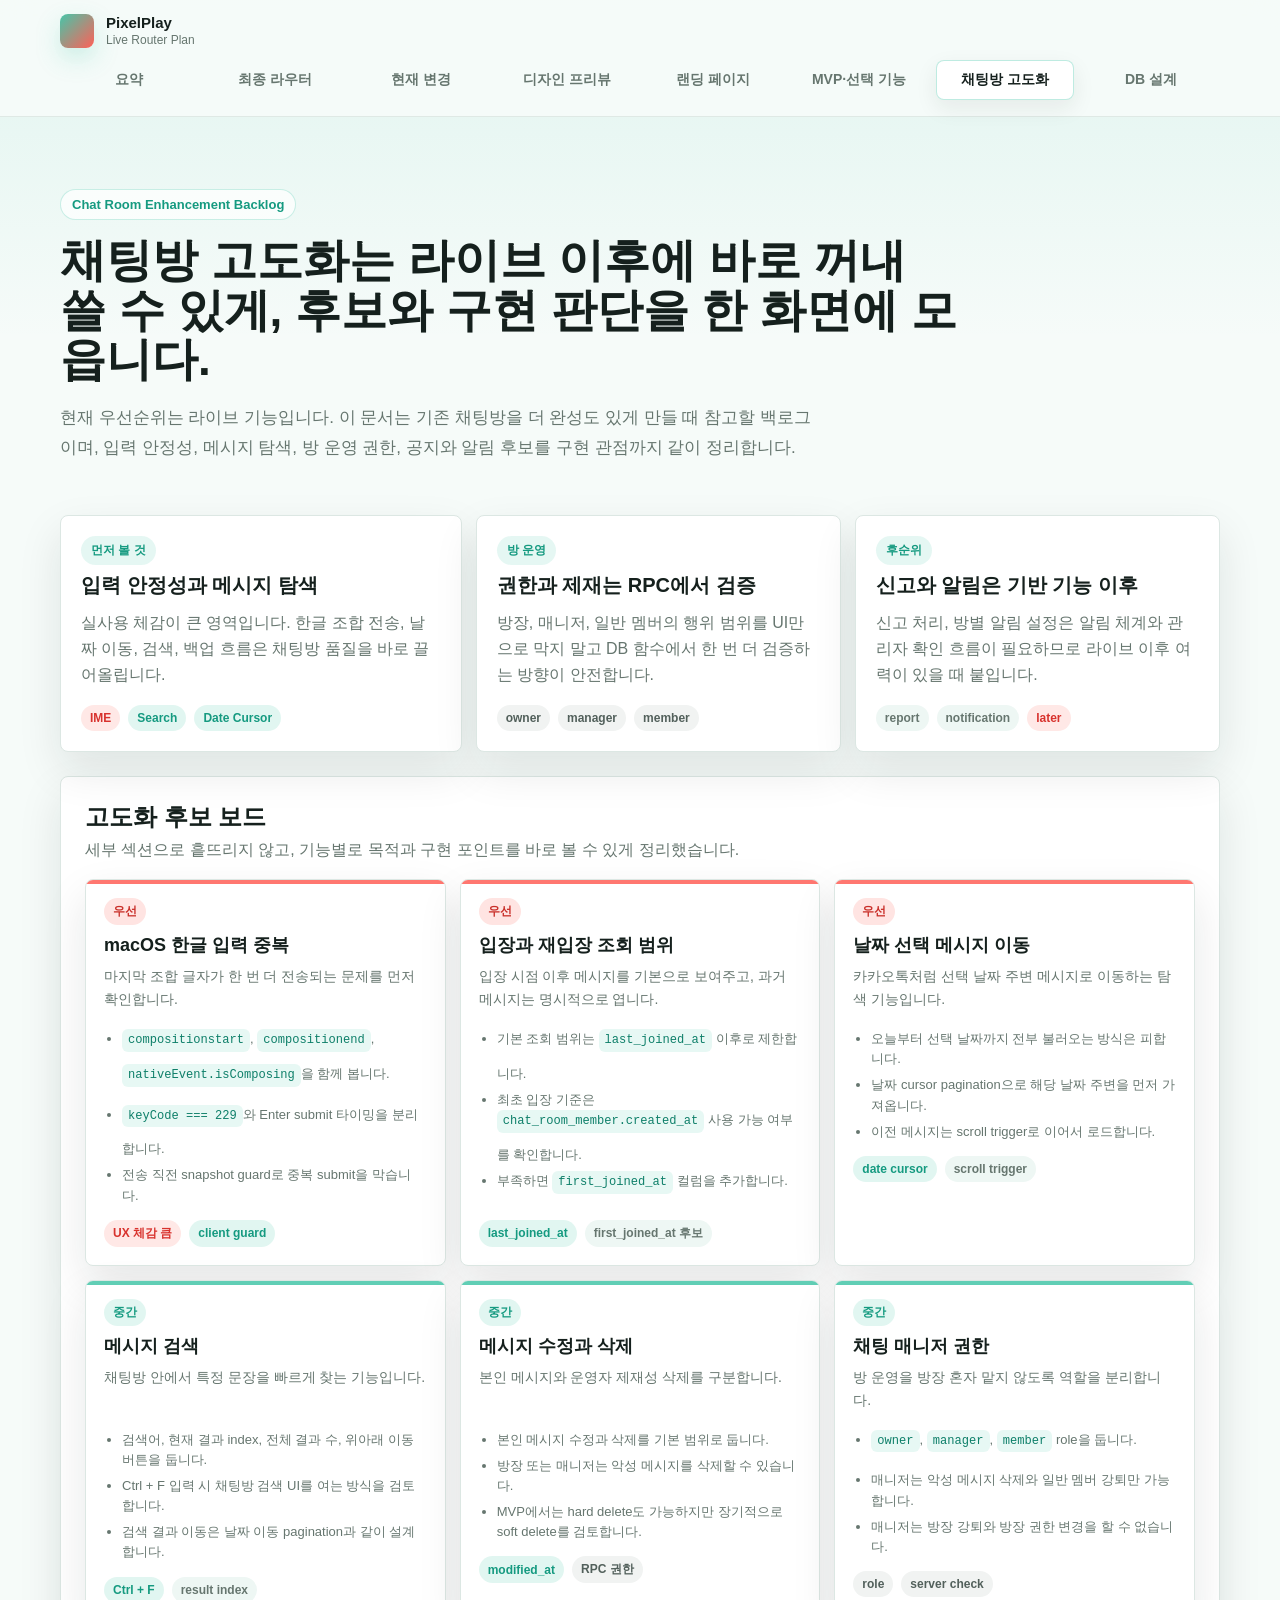
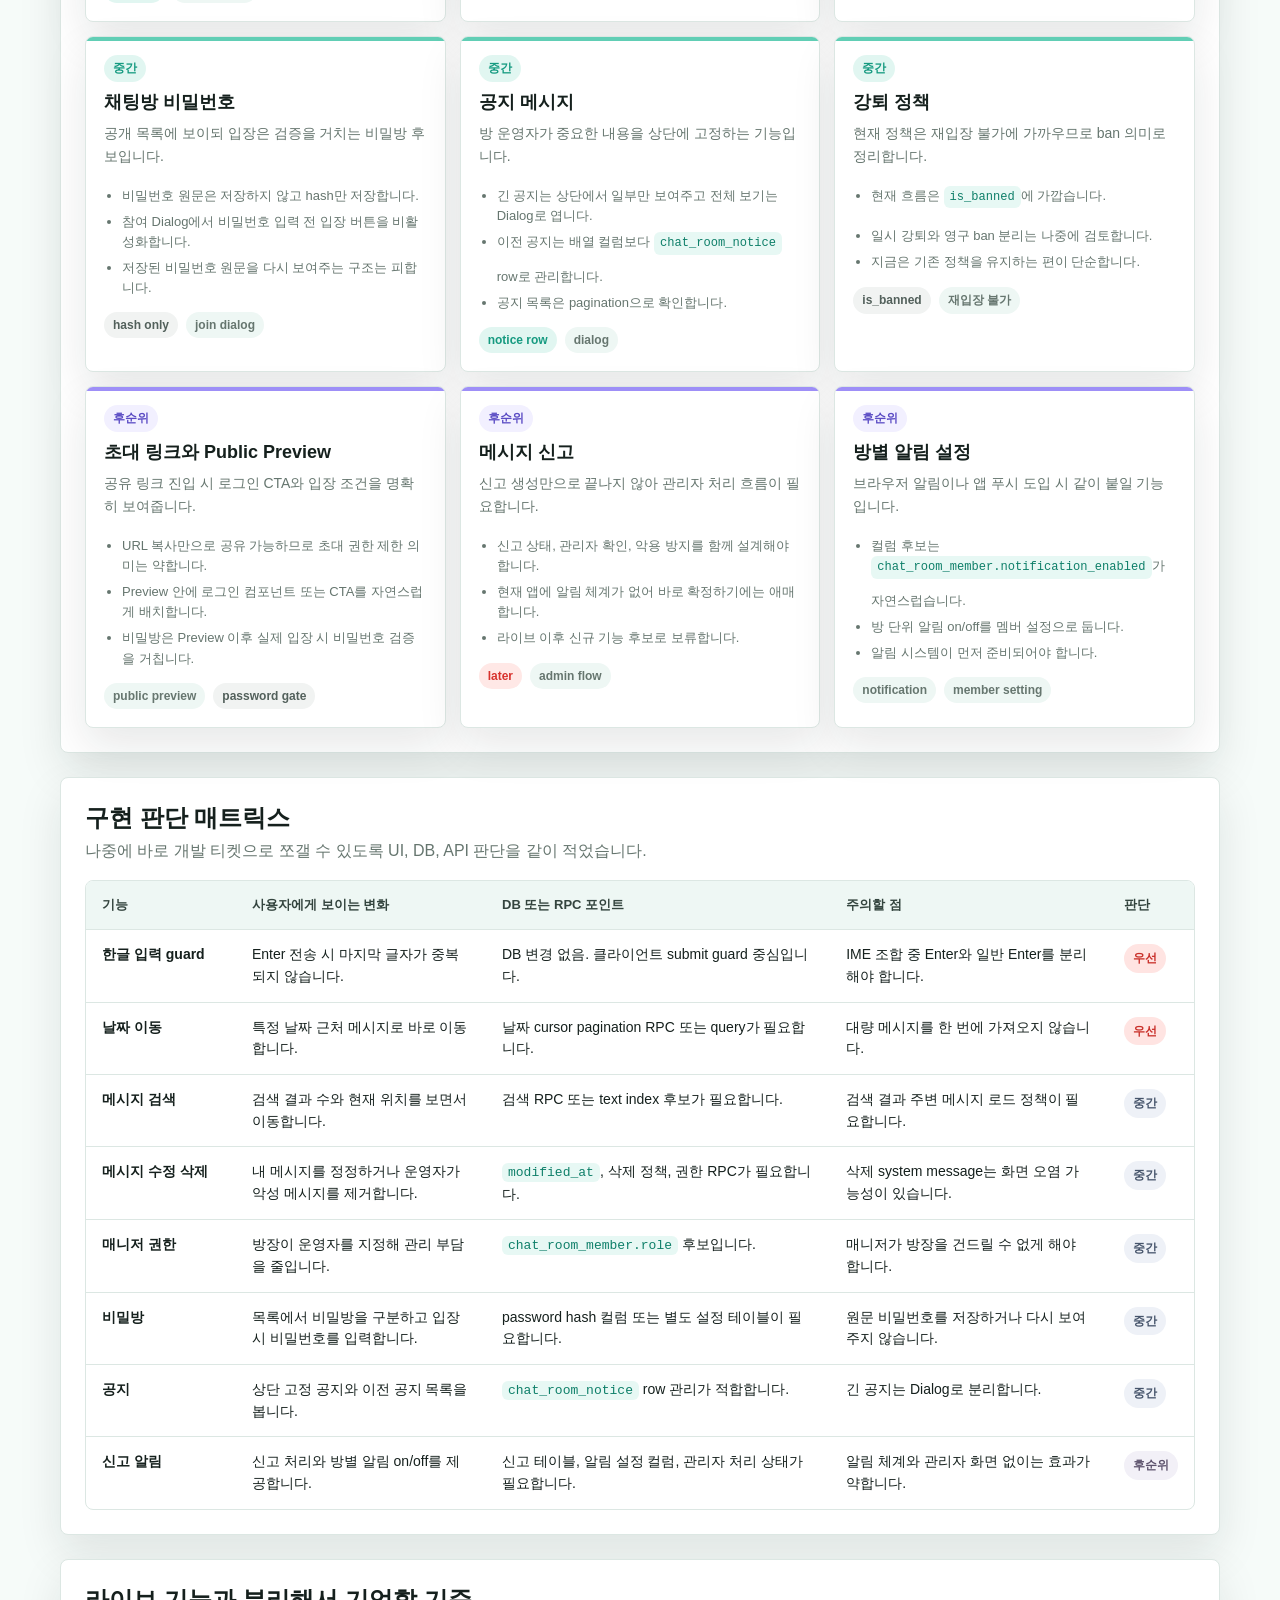
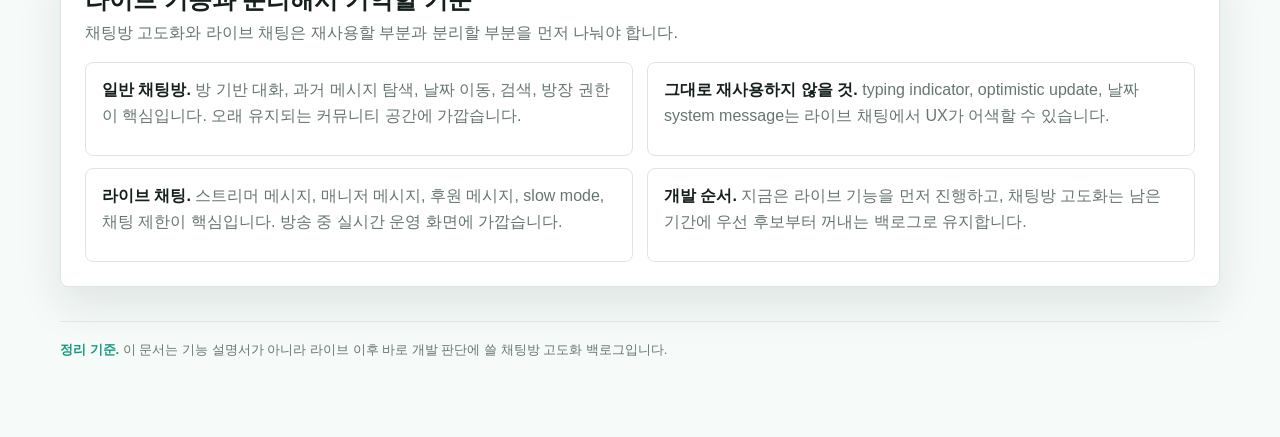
==== commit 9bca1983: "docs: 랜딩 기획 문서 갱신" ====
--- a/chat-room-enhancement.html
+++ b/chat-room-enhancement.html
@@ -1,87 +1,100 @@
-﻿<!doctype html>
+<!doctype html>
 <html lang="ko">
 <head>
   <meta charset="utf-8">
   <title>PixelPlay 채팅방 고도화 메모</title>
   <link rel="stylesheet" href="assets/styles.css">
+  <style>
+    .priority-strip { display: grid; grid-template-columns: 1.1fr 1fr 1fr; gap: 14px; margin-top: 24px; }
+    .priority-strip .card { min-height: 164px; }
+    .enhancement-board { display: grid; grid-template-columns: repeat(3, minmax(0, 1fr)); gap: 14px; }
+    .enhancement-card { position: relative; overflow: hidden; padding: 18px; }
+    .enhancement-card::before { content: ""; position: absolute; inset: 0 0 auto; height: 4px; background: var(--pixel-mint); opacity: 0.85; }
+    .enhancement-card.high::before { background: var(--live-coral); }
+    .enhancement-card.mid::before { background: var(--pixel-mint); }
+    .enhancement-card.low::before { background: #8d7cf6; }
+    .enhancement-card h3 { margin: 8px 0 8px; font-size: 18px; }
+    .enhancement-card p { min-height: 52px; margin-bottom: 12px; font-size: 14px; }
+    .enhancement-card ul { display: grid; gap: 6px; margin: 0 0 14px; padding-left: 18px; color: var(--muted); font-size: 13px; line-height: 1.55; }
+    .priority-label { display: inline-flex; align-items: center; border-radius: 999px; padding: 5px 9px; background: #f1f3f2; color: #52605b; font-size: 12px; font-weight: 900; }
+    .priority-label.high { background: #ffe4e2; color: #c92f29; }
+    .priority-label.mid { background: rgba(70, 198, 169, 0.16); color: var(--mint-strong); }
+    .priority-label.low { background: #f2f0ff; color: #5a4bc4; }
+    .compact-board-note { display: grid; grid-template-columns: 1fr 1fr; gap: 14px; }
+    .compact-board-note .decision-list li { min-height: 94px; }
+    .route-table.enhancement-table td:nth-child(1) { width: 150px; font-weight: 900; color: var(--ink); }
+    .route-table.enhancement-table td:nth-child(2) { width: 250px; }
+    .footer-note strong { color: var(--mint-strong); }
+  </style>
 </head>
 <body>
   <header class="site-header">
     <div class="header-inner">
       <a class="brand-lockup" href="index.html"><span class="brand-mark"></span><span class="brand-title"><strong>PixelPlay</strong><span>Live Router Plan</span></span></a>
-      <nav class="top-tabs" aria-label="문서 탭"><a href="index.html">요약</a><a href="routes.html">최종 라우터</a><a href="migration.html">현재 변경</a><a href="wireframes.html">디자인 프리뷰</a><a href="roadmap.html">MVP·선택 기능</a><a class="active" href="chat-room-enhancement.html">채팅방 고도화</a><a href="db-design.html">DB 설계</a></nav>
+      <nav class="top-tabs" aria-label="문서 탭"><a href="index.html">요약</a><a href="routes.html">최종 라우터</a><a href="migration.html">현재 변경</a><a href="wireframes.html">디자인 프리뷰</a><a href="landing-page.html">랜딩 페이지</a><a href="roadmap.html">MVP·선택 기능</a><a class="active" href="chat-room-enhancement.html">채팅방 고도화</a><a href="db-design.html">DB 설계</a></nav>
     </div>
   </header>
 
   <main class="doc-shell">
     <section class="hero">
-      <div class="page-kicker">Chat Room Enhancement Notes</div>
-      <h1>채팅방 고도화 후보는 간단한 백로그로 보존합니다.</h1>
-      <p>라이브 기능을 먼저 개발하고, 프로젝트 기간이 남았을 때 채팅방 도메인에 추가할 수 있는 후보를 큰 틀과 구현 방향만 간략히 정리합니다.</p>
+      <div class="page-kicker">Chat Room Enhancement Backlog</div>
+      <h1>채팅방 고도화는 라이브 이후에 바로 꺼내 쓸 수 있게, 후보와 구현 판단을 한 화면에 모읍니다.</h1>
+      <p>현재 우선순위는 라이브 기능입니다. 이 문서는 기존 채팅방을 더 완성도 있게 만들 때 참고할 백로그이며, 입력 안정성, 메시지 탐색, 방 운영 권한, 공지와 알림 후보를 구현 관점까지 같이 정리합니다.</p>
     </section>
 
-    <section class="hero-grid">
-      <article class="card"><div class="summary-card-head"><span class="summary-card-label">고도화 후보</span><strong>라이브 이후 참고할 채팅 백로그</strong></div><p>입력 보정, 메시지 탐색, 권한, 비밀방, 공지, 알림 후보를 한 문서에 모읍니다.</p><div class="badge-row"><span class="badge mint">백로그</span><span class="badge">라이브 이후</span></div></article>
-      <article class="card"><div class="summary-card-head"><span class="summary-card-label">설계 축</span><strong>탐색, 권한, 후속 연동으로 구분</strong></div><p>메시지 탐색, 권한과 운영, 후속 연동 후보로 나누어 이후 작업 범위를 파악합니다.</p><div class="badge-row"><span class="badge mint">탐색</span><span class="badge lock">권한</span><span class="badge live">연동</span></div></article>
-      <article class="card"><div class="summary-card-head"><span class="summary-card-label">현재 우선순위</span><strong>라이브 기능을 먼저 진행</strong></div><p>현재 개발 우선순위는 채팅방 고도화가 아니라 라이브 기능 feature입니다.</p><div class="badge-row"><span class="badge live">Live First</span></div></article>
+    <section class="priority-strip">
+      <article class="card"><div class="summary-card-head"><span class="summary-card-label">먼저 볼 것</span><strong>입력 안정성과 메시지 탐색</strong></div><p>실사용 체감이 큰 영역입니다. 한글 조합 전송, 날짜 이동, 검색, 백업 흐름은 채팅방 품질을 바로 끌어올립니다.</p><div class="badge-row"><span class="badge live">IME</span><span class="badge mint">Search</span><span class="badge mint">Date Cursor</span></div></article>
+      <article class="card"><div class="summary-card-head"><span class="summary-card-label">방 운영</span><strong>권한과 제재는 RPC에서 검증</strong></div><p>방장, 매니저, 일반 멤버의 행위 범위를 UI만으로 막지 말고 DB 함수에서 한 번 더 검증하는 방향이 안전합니다.</p><div class="badge-row"><span class="badge lock">owner</span><span class="badge lock">manager</span><span class="badge lock">member</span></div></article>
+      <article class="card"><div class="summary-card-head"><span class="summary-card-label">후순위</span><strong>신고와 알림은 기반 기능 이후</strong></div><p>신고 처리, 방별 알림 설정은 알림 체계와 관리자 확인 흐름이 필요하므로 라이브 이후 여력이 있을 때 붙입니다.</p><div class="badge-row"><span class="badge">report</span><span class="badge">notification</span><span class="badge live">later</span></div></article>
     </section>
 
     <section class="panel">
-      <div class="section-title"><div><h2>입력과 메시지 조회</h2><p>입력 안정성과 과거 메시지 접근 방식을 다룹니다.</p></div></div>
-      <div class="route-summary-grid">
-        <article class="route-card"><h3>macOS 한글 입력 중복</h3><p>마지막 조합 글자가 한 번 더 입력되는 문제를 보정합니다. <code>composition</code> 이벤트, <code>isComposing</code>, <code>keyCode === 229</code>, 전송 snapshot을 함께 확인합니다.</p><div class="badge-row"><span class="badge mint">IME guard</span><span class="badge">submit snapshot</span></div></article>
-        <article class="route-card"><h3>메시지 백업과 조회 범위</h3><p>기본 조회 범위는 <code>last_joined_at</code> 이후로 제한하고, 과거 메시지는 백업 기능에서 날짜 범위를 선택해 불러오는 방향을 고려합니다.</p><div class="badge-row"><span class="badge mint">last_joined_at</span><span class="badge">date range</span></div></article>
-        <article class="route-card"><h3>날짜 선택 이동</h3><p>date picker 또는 날짜 system message를 통해 특정 날짜 주변 메시지로 이동합니다. 데이터는 날짜 기준 cursor pagination으로 불러오는 방향을 고려합니다.</p><div class="badge-row"><span class="badge mint">date picker</span><span class="badge">cursor pagination</span></div></article>
+      <div class="section-title"><div><h2>고도화 후보 보드</h2><p>세부 섹션으로 흩뜨리지 않고, 기능별로 목적과 구현 포인트를 바로 볼 수 있게 정리했습니다.</p></div></div>
+      <div class="enhancement-board">
+        <article class="route-card enhancement-card high"><span class="priority-label high">우선</span><h3>macOS 한글 입력 중복</h3><p>마지막 조합 글자가 한 번 더 전송되는 문제를 먼저 확인합니다.</p><ul><li><code>compositionstart</code>, <code>compositionend</code>, <code>nativeEvent.isComposing</code>을 함께 봅니다.</li><li><code>keyCode === 229</code>와 Enter submit 타이밍을 분리합니다.</li><li>전송 직전 snapshot guard로 중복 submit을 막습니다.</li></ul><div class="badge-row"><span class="badge live">UX 체감 큼</span><span class="badge mint">client guard</span></div></article>
+        <article class="route-card enhancement-card high"><span class="priority-label high">우선</span><h3>입장과 재입장 조회 범위</h3><p>입장 시점 이후 메시지를 기본으로 보여주고, 과거 메시지는 명시적으로 엽니다.</p><ul><li>기본 조회 범위는 <code>last_joined_at</code> 이후로 제한합니다.</li><li>최초 입장 기준은 <code>chat_room_member.created_at</code> 사용 가능 여부를 확인합니다.</li><li>부족하면 <code>first_joined_at</code> 컬럼을 추가합니다.</li></ul><div class="badge-row"><span class="badge mint">last_joined_at</span><span class="badge">first_joined_at 후보</span></div></article>
+        <article class="route-card enhancement-card high"><span class="priority-label high">우선</span><h3>날짜 선택 메시지 이동</h3><p>카카오톡처럼 선택 날짜 주변 메시지로 이동하는 탐색 기능입니다.</p><ul><li>오늘부터 선택 날짜까지 전부 불러오는 방식은 피합니다.</li><li>날짜 cursor pagination으로 해당 날짜 주변을 먼저 가져옵니다.</li><li>이전 메시지는 scroll trigger로 이어서 로드합니다.</li></ul><div class="badge-row"><span class="badge mint">date cursor</span><span class="badge">scroll trigger</span></div></article>
+        <article class="route-card enhancement-card mid"><span class="priority-label mid">중간</span><h3>메시지 검색</h3><p>채팅방 안에서 특정 문장을 빠르게 찾는 기능입니다.</p><ul><li>검색어, 현재 결과 index, 전체 결과 수, 위아래 이동 버튼을 둡니다.</li><li>Ctrl + F 입력 시 채팅방 검색 UI를 여는 방식을 검토합니다.</li><li>검색 결과 이동은 날짜 이동 pagination과 같이 설계합니다.</li></ul><div class="badge-row"><span class="badge mint">Ctrl + F</span><span class="badge">result index</span></div></article>
+        <article class="route-card enhancement-card mid"><span class="priority-label mid">중간</span><h3>메시지 수정과 삭제</h3><p>본인 메시지와 운영자 제재성 삭제를 구분합니다.</p><ul><li>본인 메시지 수정과 삭제를 기본 범위로 둡니다.</li><li>방장 또는 매니저는 악성 메시지를 삭제할 수 있습니다.</li><li>MVP에서는 hard delete도 가능하지만 장기적으로 soft delete를 검토합니다.</li></ul><div class="badge-row"><span class="badge mint">modified_at</span><span class="badge lock">RPC 권한</span></div></article>
+        <article class="route-card enhancement-card mid"><span class="priority-label mid">중간</span><h3>채팅 매니저 권한</h3><p>방 운영을 방장 혼자 맡지 않도록 역할을 분리합니다.</p><ul><li><code>owner</code>, <code>manager</code>, <code>member</code> role을 둡니다.</li><li>매니저는 악성 메시지 삭제와 일반 멤버 강퇴만 가능합니다.</li><li>매니저는 방장 강퇴와 방장 권한 변경을 할 수 없습니다.</li></ul><div class="badge-row"><span class="badge lock">role</span><span class="badge lock">server check</span></div></article>
+        <article class="route-card enhancement-card mid"><span class="priority-label mid">중간</span><h3>채팅방 비밀번호</h3><p>공개 목록에 보이되 입장은 검증을 거치는 비밀방 후보입니다.</p><ul><li>비밀번호 원문은 저장하지 않고 hash만 저장합니다.</li><li>참여 Dialog에서 비밀번호 입력 전 입장 버튼을 비활성화합니다.</li><li>저장된 비밀번호 원문을 다시 보여주는 구조는 피합니다.</li></ul><div class="badge-row"><span class="badge lock">hash only</span><span class="badge">join dialog</span></div></article>
+        <article class="route-card enhancement-card mid"><span class="priority-label mid">중간</span><h3>공지 메시지</h3><p>방 운영자가 중요한 내용을 상단에 고정하는 기능입니다.</p><ul><li>긴 공지는 상단에서 일부만 보여주고 전체 보기는 Dialog로 엽니다.</li><li>이전 공지는 배열 컬럼보다 <code>chat_room_notice</code> row로 관리합니다.</li><li>공지 목록은 pagination으로 확인합니다.</li></ul><div class="badge-row"><span class="badge mint">notice row</span><span class="badge">dialog</span></div></article>
+        <article class="route-card enhancement-card mid"><span class="priority-label mid">중간</span><h3>강퇴 정책</h3><p>현재 정책은 재입장 불가에 가까우므로 ban 의미로 정리합니다.</p><ul><li>현재 흐름은 <code>is_banned</code>에 가깝습니다.</li><li>일시 강퇴와 영구 ban 분리는 나중에 검토합니다.</li><li>지금은 기존 정책을 유지하는 편이 단순합니다.</li></ul><div class="badge-row"><span class="badge lock">is_banned</span><span class="badge">재입장 불가</span></div></article>
+        <article class="route-card enhancement-card low"><span class="priority-label low">후순위</span><h3>초대 링크와 Public Preview</h3><p>공유 링크 진입 시 로그인 CTA와 입장 조건을 명확히 보여줍니다.</p><ul><li>URL 복사만으로 공유 가능하므로 초대 권한 제한 의미는 약합니다.</li><li>Preview 안에 로그인 컴포넌트 또는 CTA를 자연스럽게 배치합니다.</li><li>비밀방은 Preview 이후 실제 입장 시 비밀번호 검증을 거칩니다.</li></ul><div class="badge-row"><span class="badge">public preview</span><span class="badge lock">password gate</span></div></article>
+        <article class="route-card enhancement-card low"><span class="priority-label low">후순위</span><h3>메시지 신고</h3><p>신고 생성만으로 끝나지 않아 관리자 처리 흐름이 필요합니다.</p><ul><li>신고 상태, 관리자 확인, 악용 방지를 함께 설계해야 합니다.</li><li>현재 앱에 알림 체계가 없어 바로 확정하기에는 애매합니다.</li><li>라이브 이후 신규 기능 후보로 보류합니다.</li></ul><div class="badge-row"><span class="badge live">later</span><span class="badge">admin flow</span></div></article>
+        <article class="route-card enhancement-card low"><span class="priority-label low">후순위</span><h3>방별 알림 설정</h3><p>브라우저 알림이나 앱 푸시 도입 시 같이 붙일 기능입니다.</p><ul><li>컬럼 후보는 <code>chat_room_member.notification_enabled</code>가 자연스럽습니다.</li><li>방 단위 알림 on/off를 멤버 설정으로 둡니다.</li><li>알림 시스템이 먼저 준비되어야 합니다.</li></ul><div class="badge-row"><span class="badge">notification</span><span class="badge">member setting</span></div></article>
       </div>
     </section>
 
     <section class="panel">
-      <div class="section-title"><div><h2>권한과 관리 기능</h2><p>메시지 관리와 방 운영 권한을 확장하는 후보입니다.</p></div></div>
-      <div class="route-summary-grid">
-        <article class="route-card"><h3>메시지 수정과 삭제</h3><p>본인 메시지 수정과 삭제, 방장 또는 매니저의 악성 메시지 삭제를 고려합니다. 수정 표시는 기존 <code>message.modified_at</code> 컬럼을 활용합니다.</p><div class="badge-row"><span class="badge mint">modified_at</span><span class="badge">hard delete 후보</span></div></article>
-        <article class="route-card"><h3>채팅 매니저 권한</h3><p><code>chat_room_member.role</code> 컬럼으로 <code>owner</code>, <code>manager</code>, <code>member</code>를 구분합니다. 실제 권한 검증은 RPC에서 처리합니다.</p><div class="badge-row"><span class="badge lock">owner</span><span class="badge lock">manager</span><span class="badge lock">member</span></div></article>
-        <article class="route-card"><h3>강퇴와 ban 정책</h3><p>현재처럼 강퇴된 유저는 해당 방에 다시 입장할 수 없는 정책을 유지합니다. 내부 구현은 기존 <code>is_banned</code> 흐름을 유지합니다.</p><div class="badge-row"><span class="badge lock">is_banned</span><span class="badge">재입장 불가</span></div></article>
+      <div class="section-title"><div><h2>구현 판단 매트릭스</h2><p>나중에 바로 개발 티켓으로 쪼갤 수 있도록 UI, DB, API 판단을 같이 적었습니다.</p></div></div>
+      <table class="route-table enhancement-table"><thead><tr><th>기능</th><th>사용자에게 보이는 변화</th><th>DB 또는 RPC 포인트</th><th>주의할 점</th><th>판단</th></tr></thead><tbody>
+        <tr><td>한글 입력 guard</td><td>Enter 전송 시 마지막 글자가 중복되지 않습니다.</td><td>DB 변경 없음. 클라이언트 submit guard 중심입니다.</td><td>IME 조합 중 Enter와 일반 Enter를 분리해야 합니다.</td><td><span class="access-remove">우선</span></td></tr>
+        <tr><td>날짜 이동</td><td>특정 날짜 근처 메시지로 바로 이동합니다.</td><td>날짜 cursor pagination RPC 또는 query가 필요합니다.</td><td>대량 메시지를 한 번에 가져오지 않습니다.</td><td><span class="access-remove">우선</span></td></tr>
+        <tr><td>메시지 검색</td><td>검색 결과 수와 현재 위치를 보면서 이동합니다.</td><td>검색 RPC 또는 text index 후보가 필요합니다.</td><td>검색 결과 주변 메시지 로드 정책이 필요합니다.</td><td><span class="access-login">중간</span></td></tr>
+        <tr><td>메시지 수정 삭제</td><td>내 메시지를 정정하거나 운영자가 악성 메시지를 제거합니다.</td><td><code>modified_at</code>, 삭제 정책, 권한 RPC가 필요합니다.</td><td>삭제 system message는 화면 오염 가능성이 있습니다.</td><td><span class="access-login">중간</span></td></tr>
+        <tr><td>매니저 권한</td><td>방장이 운영자를 지정해 관리 부담을 줄입니다.</td><td><code>chat_room_member.role</code> 후보입니다.</td><td>매니저가 방장을 건드릴 수 없게 해야 합니다.</td><td><span class="access-login">중간</span></td></tr>
+        <tr><td>비밀방</td><td>목록에서 비밀방을 구분하고 입장 시 비밀번호를 입력합니다.</td><td>password hash 컬럼 또는 별도 설정 테이블이 필요합니다.</td><td>원문 비밀번호를 저장하거나 다시 보여주지 않습니다.</td><td><span class="access-login">중간</span></td></tr>
+        <tr><td>공지</td><td>상단 고정 공지와 이전 공지 목록을 봅니다.</td><td><code>chat_room_notice</code> row 관리가 적합합니다.</td><td>긴 공지는 Dialog로 분리합니다.</td><td><span class="access-login">중간</span></td></tr>
+        <tr><td>신고 알림</td><td>신고 처리와 방별 알림 on/off를 제공합니다.</td><td>신고 테이블, 알림 설정 컬럼, 관리자 처리 상태가 필요합니다.</td><td>알림 체계와 관리자 화면 없이는 효과가 약합니다.</td><td><span class="access-future">후순위</span></td></tr>
+      </tbody></table>
+    </section>
+
+    <section class="panel">
+      <div class="section-title"><div><h2>라이브 기능과 분리해서 기억할 기준</h2><p>채팅방 고도화와 라이브 채팅은 재사용할 부분과 분리할 부분을 먼저 나눠야 합니다.</p></div></div>
+      <div class="compact-board-note">
+        <ul class="decision-list">
+          <li><strong>일반 채팅방.</strong> 방 기반 대화, 과거 메시지 탐색, 날짜 이동, 검색, 방장 권한이 핵심입니다. 오래 유지되는 커뮤니티 공간에 가깝습니다.</li>
+          <li><strong>라이브 채팅.</strong> 스트리머 메시지, 매니저 메시지, 후원 메시지, slow mode, 채팅 제한이 핵심입니다. 방송 중 실시간 운영 화면에 가깝습니다.</li>
+        </ul>
+        <ul class="decision-list">
+          <li><strong>그대로 재사용하지 않을 것.</strong> typing indicator, optimistic update, 날짜 system message는 라이브 채팅에서 UX가 어색할 수 있습니다.</li>
+          <li><strong>개발 순서.</strong> 지금은 라이브 기능을 먼저 진행하고, 채팅방 고도화는 남은 기간에 우선 후보부터 꺼내는 백로그로 유지합니다.</li>
+        </ul>
       </div>
     </section>
 
-    <section class="panel">
-      <div class="section-title"><div><h2>방 운영 UX</h2><p>비밀방, 검색, 공지, 공유 흐름처럼 채팅방 사용성을 보강하는 후보입니다.</p></div></div>
-      <ul class="decision-list">
-        <li><strong>채팅방 비밀번호.</strong> 비밀번호는 hash로 저장하고, 참여 Dialog에서 비밀번호 입력 후 입장할 수 있게 합니다. 목록에는 비밀방 표시와 필터를 고려합니다.</li>
-        <li><strong>메시지 검색.</strong> Ctrl + F와 비슷하게 검색어 입력, 현재 결과 index, 전체 결과 수, 위아래 이동 버튼을 제공합니다. 검색 버튼은 나가기 popover 근처에 배치하는 방향이 자연스럽습니다.</li>
-        <li><strong>공지 메시지.</strong> <code>chat_room_notice</code> 테이블로 현재 활성 공지와 이전 공지 목록을 관리합니다. 상단에는 일부만 표시하고 전체 보기는 Dialog로 제공합니다.</li>
-        <li><strong>초대 링크와 public preview.</strong> preview 안에서 로그인 CTA 또는 로그인 컴포넌트를 보여주는 방향을 고려합니다. 비밀방은 실제 입장 시 비밀번호 검증을 거칩니다.</li>
-      </ul>
-    </section>
-
-    <section class="panel">
-      <div class="section-title"><div><h2>후속 연동 후보</h2><p>알림 체계가 준비되면 함께 검토할 수 있는 기능입니다.</p></div></div>
-      <div class="timeline">
-        <article class="timeline-item"><strong>메시지 신고</strong><p>신고 테이블, 신고 상태, 관리자 확인 UI를 추가하는 방향으로 고려합니다. 알림 시스템이 준비되면 함께 검토합니다.</p></article>
-        <article class="timeline-item"><strong>방별 알림 설정</strong><p><code>chat_room_member.notification_enabled</code> 컬럼을 후보로 둡니다. 브라우저 알림 또는 앱 푸시 기능과 함께 검토합니다.</p></article>
-      </div>
-    </section>
-
-    <section class="panel">
-      <div class="section-title"><div><h2>큰 설계 축</h2><p>나중에 구현할 때는 기능을 아래 세 묶음으로 나누어 보면 됩니다.</p></div></div>
-      <div class="hero-grid">
-        <article class="card"><h3>메시지 탐색</h3><p>입장 시 조회 범위, 메시지 백업, 날짜 이동, 메시지 검색을 하나의 탐색 정책으로 묶습니다.</p><div class="badge-row"><span class="badge mint">range</span><span class="badge mint">search</span><span class="badge mint">date</span></div></article>
-        <article class="card"><h3>권한과 운영</h3><p>메시지 수정과 삭제, 채팅 매니저, 강퇴 상태, 비밀방, 공지 기능을 방 운영 정책으로 묶습니다.</p><div class="badge-row"><span class="badge lock">role</span><span class="badge lock">notice</span><span class="badge lock">password</span></div></article>
-        <article class="card"><h3>후속 연동</h3><p>메시지 신고, 방별 알림, public preview 개선은 라이브 이후 필요에 따라 확장합니다.</p><div class="badge-row"><span class="badge live">report</span><span class="badge live">notification</span></div></article>
-      </div>
-    </section>
-
-    <section class="panel">
-      <div class="section-title"><div><h2>라이브 기획 연결 메모</h2><p>채팅방 고도화는 라이브 기능 개발 이후 남은 기간에 진행할 후보입니다.</p></div></div>
-      <ul class="decision-list">
-        <li><strong>라이브 우선.</strong> 현재 우선순위는 라이브 기능 feature입니다.</li>
-        <li><strong>채팅방 고도화는 백로그.</strong> 이 문서는 라이브 개발 이후 채팅방 기능을 보강할 때 참고합니다.</li>
-        <li><strong>도메인 분리 유지.</strong> 라이브 채팅은 일반 채팅방과 UX가 다르므로 별도 도메인으로 설계하는 방향을 유지합니다.</li>
-      </ul>
-    </section>
-
-    <p class="footer-note">이 문서는 채팅방 고도화 후보를 간략히 보존하기 위한 탭 문서입니다.</p>
+    <p class="footer-note"><strong>정리 기준.</strong> 이 문서는 기능 설명서가 아니라 라이브 이후 바로 개발 판단에 쓸 채팅방 고도화 백로그입니다.</p>
   </main>
 </body>
-</html>
-
+</html>
--- a/assets/styles.css
+++ b/assets/styles.css
@@ -1,4 +1,4 @@
-﻿:root {
+:root {
   --pixel-mint: #46c6a9;
   --mint-strong: #159a80;
   --live-coral: #ff6057;
@@ -32,7 +32,7 @@
 .brand-title { display: flex; flex-direction: column; gap: 2px; }
 .brand-title strong { font-size: 15px; line-height: 1.1; }
 .brand-title span { color: var(--muted); font-size: 12px; }
-.top-tabs { display: grid; grid-template-columns: repeat(7, minmax(0, 1fr)); align-items: center; gap: 8px; }
+.top-tabs { display: grid; grid-template-columns: repeat(8, minmax(0, 1fr)); align-items: center; gap: 8px; }
 .top-tabs a { min-width: 0; border: 1px solid transparent; border-radius: 8px; padding: 10px 8px; color: var(--muted); font-size: 14px; font-weight: 800; text-align: center; white-space: nowrap; }
 .top-tabs a.active { border-color: rgba(70, 198, 169, 0.35); background: #fff; color: var(--ink); box-shadow: 0 8px 22px rgba(21, 32, 29, 0.08); }
 .hero { padding: 44px 0 28px; }
@@ -450,3 +450,5 @@
 .dark .donation-tabs span { color: var(--dark-muted); }
 .dark .donation-tabs span.active { background: var(--dark-panel); color: var(--pixel-mint); box-shadow: none; }
 .dark .charge-summary div { border-color: var(--dark-line); }
+
+.inline-doc-link { color: var(--mint-strong); font-weight: 900; text-decoration: underline; text-underline-offset: 3px; }
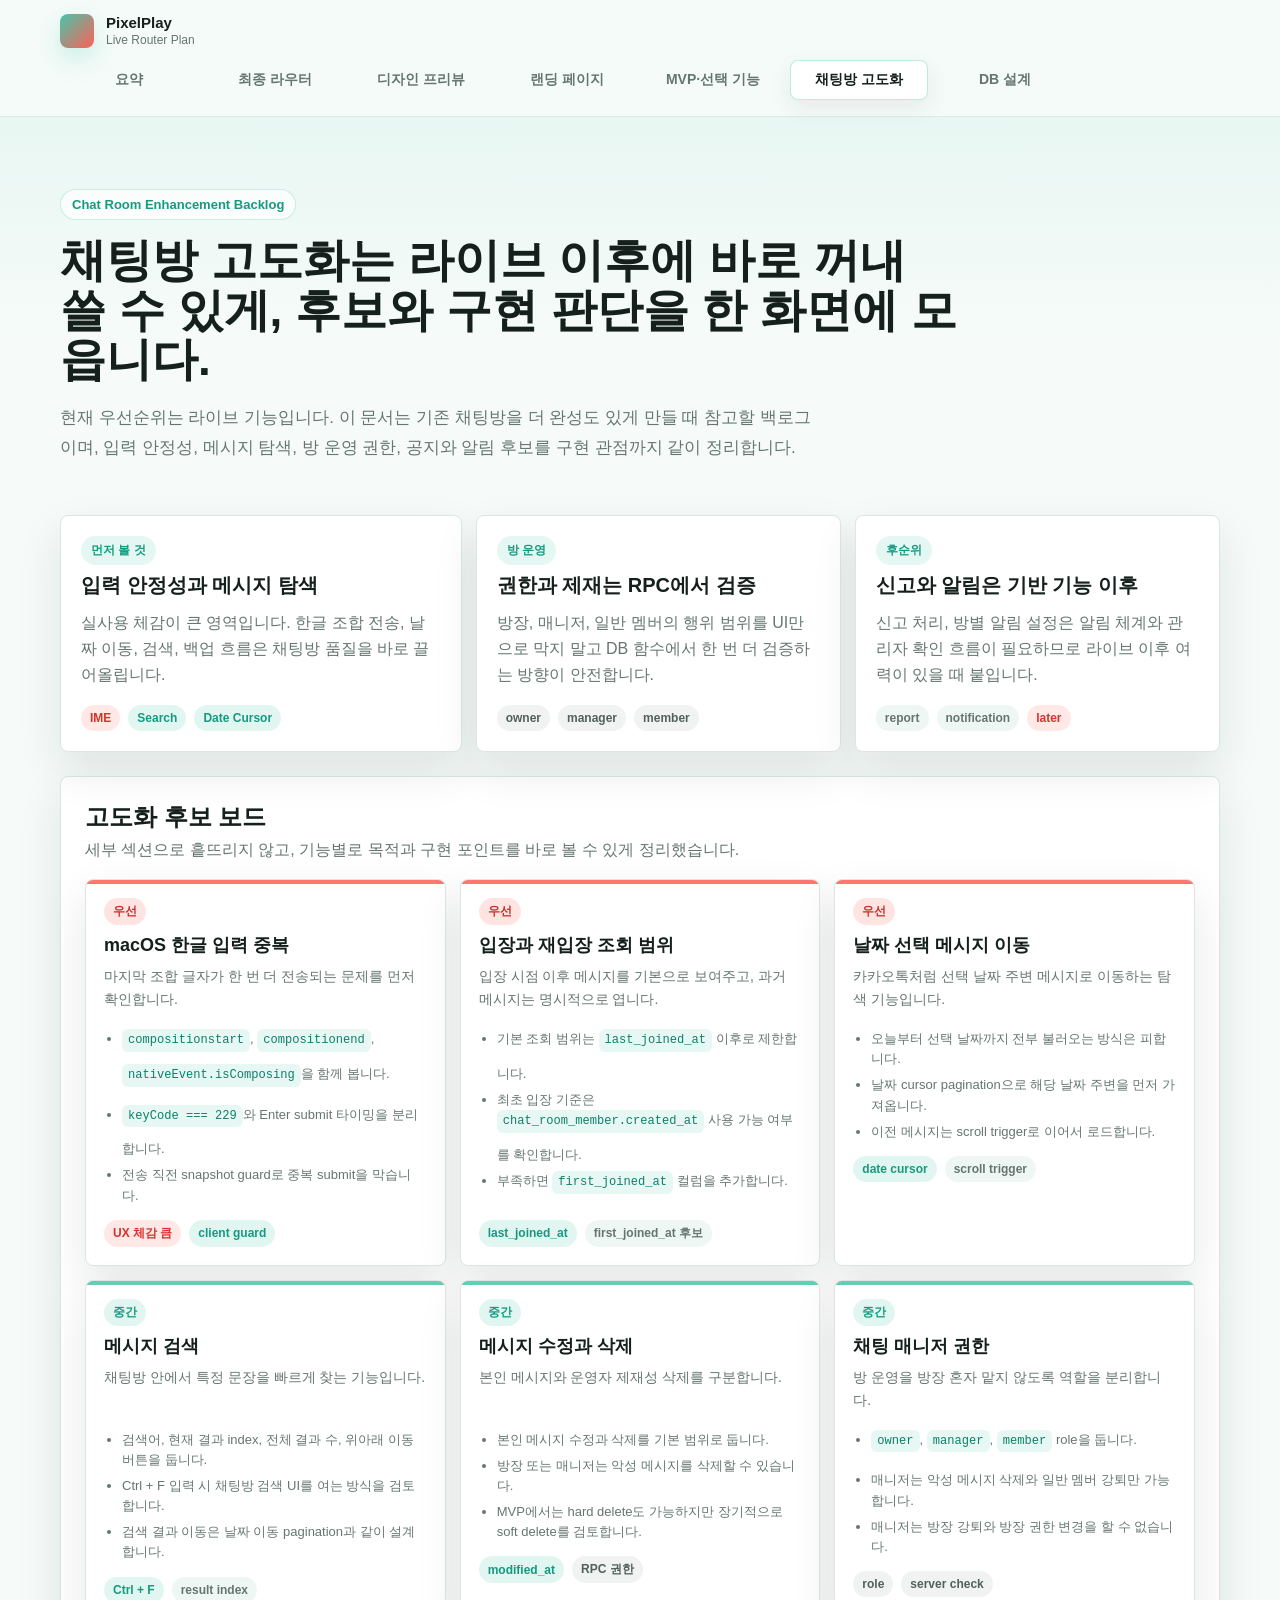
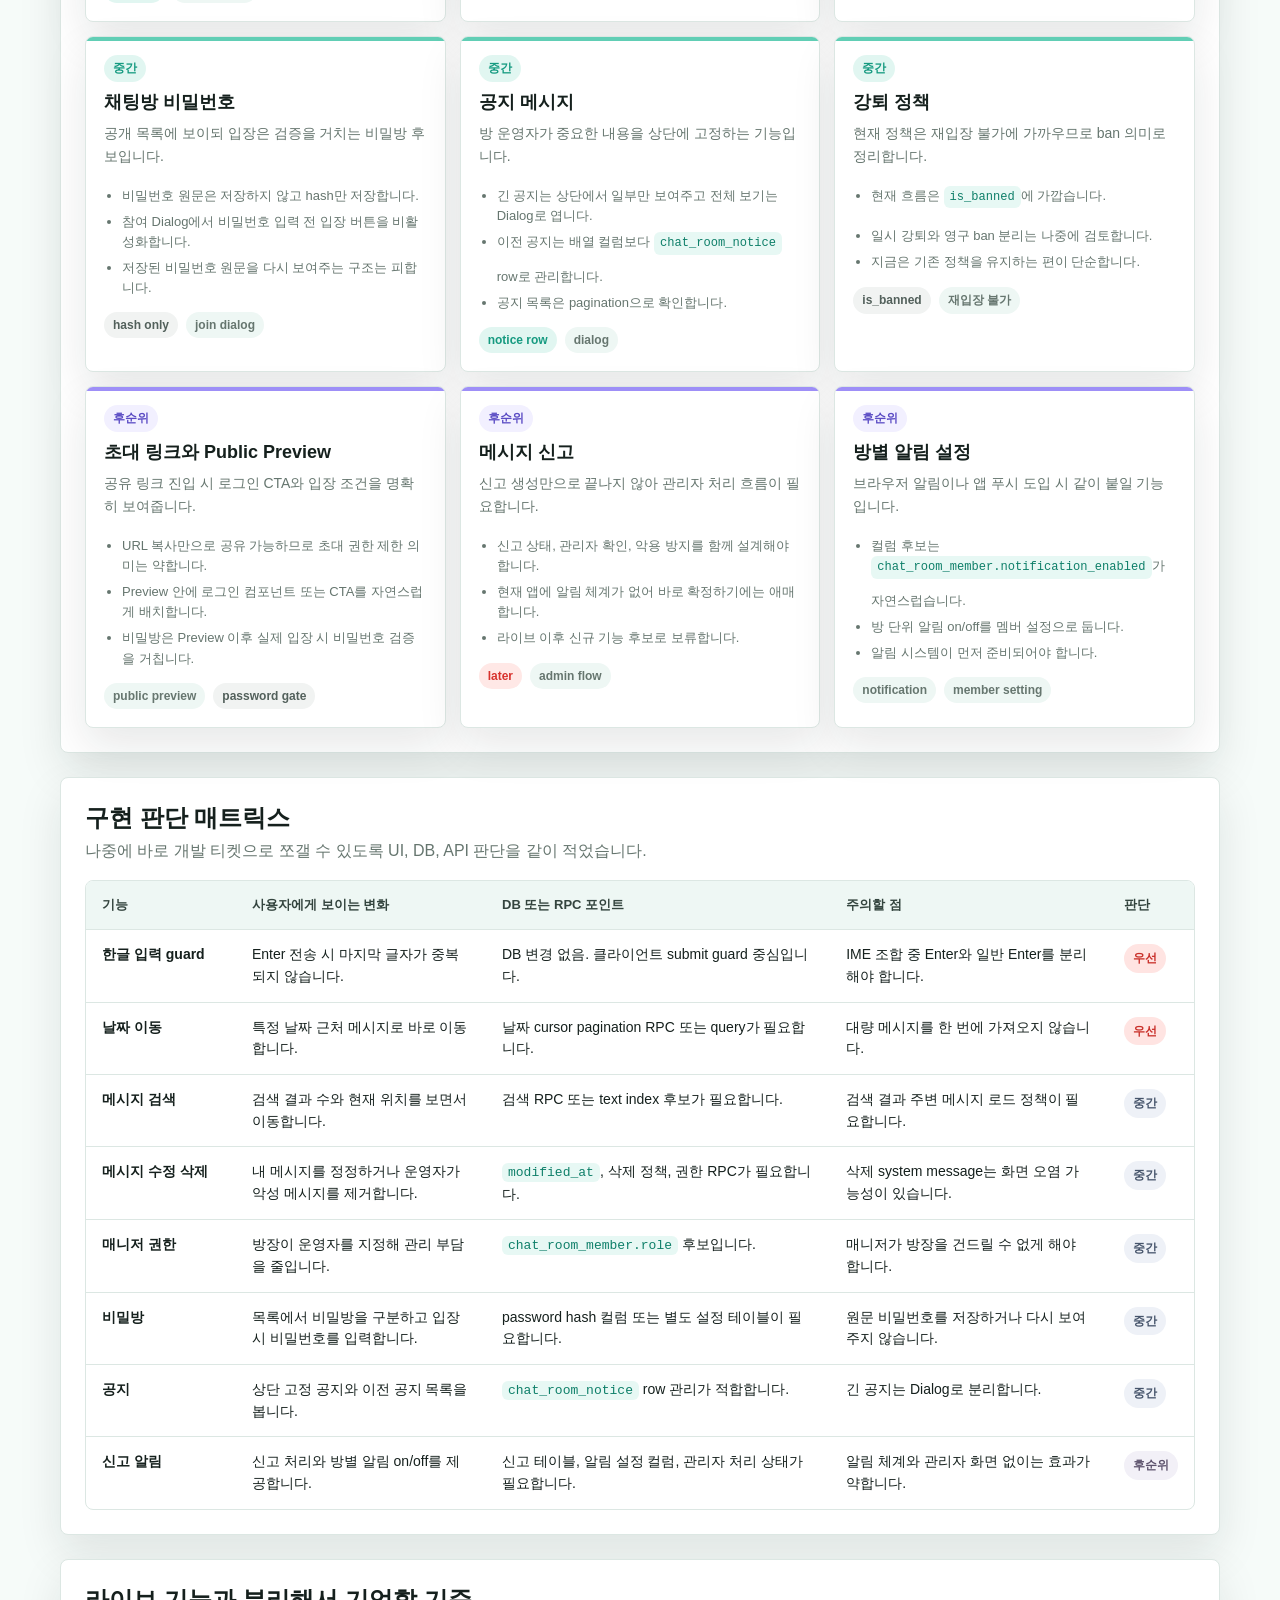
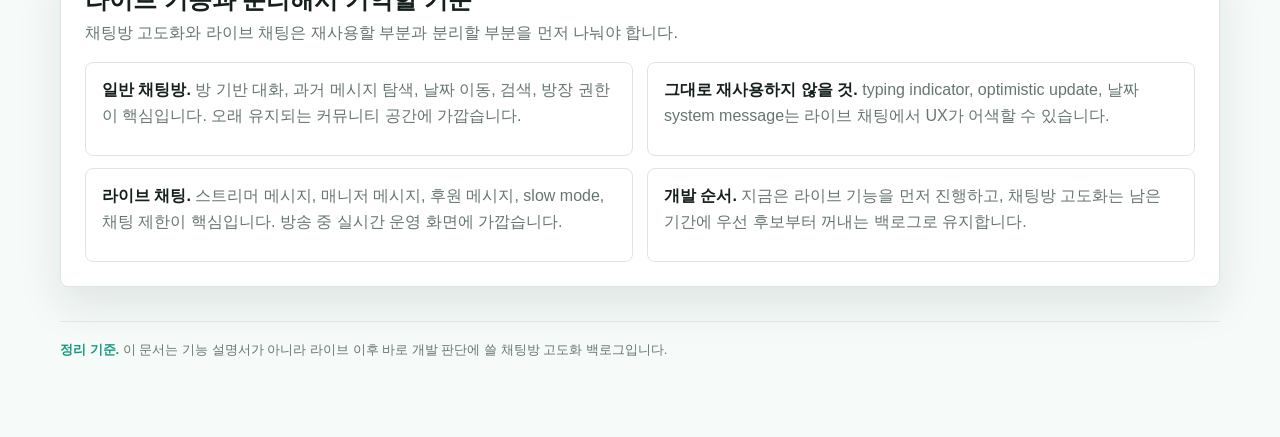
==== commit 9d9d2068: "docs: 라이브 검색 라우터 기획 반영" ====
--- a/chat-room-enhancement.html
+++ b/chat-room-enhancement.html
@@ -31,7 +31,7 @@
   <header class="site-header">
     <div class="header-inner">
       <a class="brand-lockup" href="index.html"><span class="brand-mark"></span><span class="brand-title"><strong>PixelPlay</strong><span>Live Router Plan</span></span></a>
-      <nav class="top-tabs" aria-label="문서 탭"><a href="index.html">요약</a><a href="routes.html">최종 라우터</a><a href="migration.html">현재 변경</a><a href="wireframes.html">디자인 프리뷰</a><a href="landing-page.html">랜딩 페이지</a><a href="roadmap.html">MVP·선택 기능</a><a class="active" href="chat-room-enhancement.html">채팅방 고도화</a><a href="db-design.html">DB 설계</a></nav>
+      <nav class="top-tabs" aria-label="문서 탭"><a href="index.html">요약</a><a href="routes.html">최종 라우터</a><a href="wireframes.html">디자인 프리뷰</a><a href="landing-page.html">랜딩 페이지</a><a href="roadmap.html">MVP·선택 기능</a><a class="active" href="chat-room-enhancement.html">채팅방 고도화</a><a href="db-design.html">DB 설계</a></nav>
     </div>
   </header>
 
@@ -97,4 +97,4 @@
     <p class="footer-note"><strong>정리 기준.</strong> 이 문서는 기능 설명서가 아니라 라이브 이후 바로 개발 판단에 쓸 채팅방 고도화 백로그입니다.</p>
   </main>
 </body>
-</html>+</html>
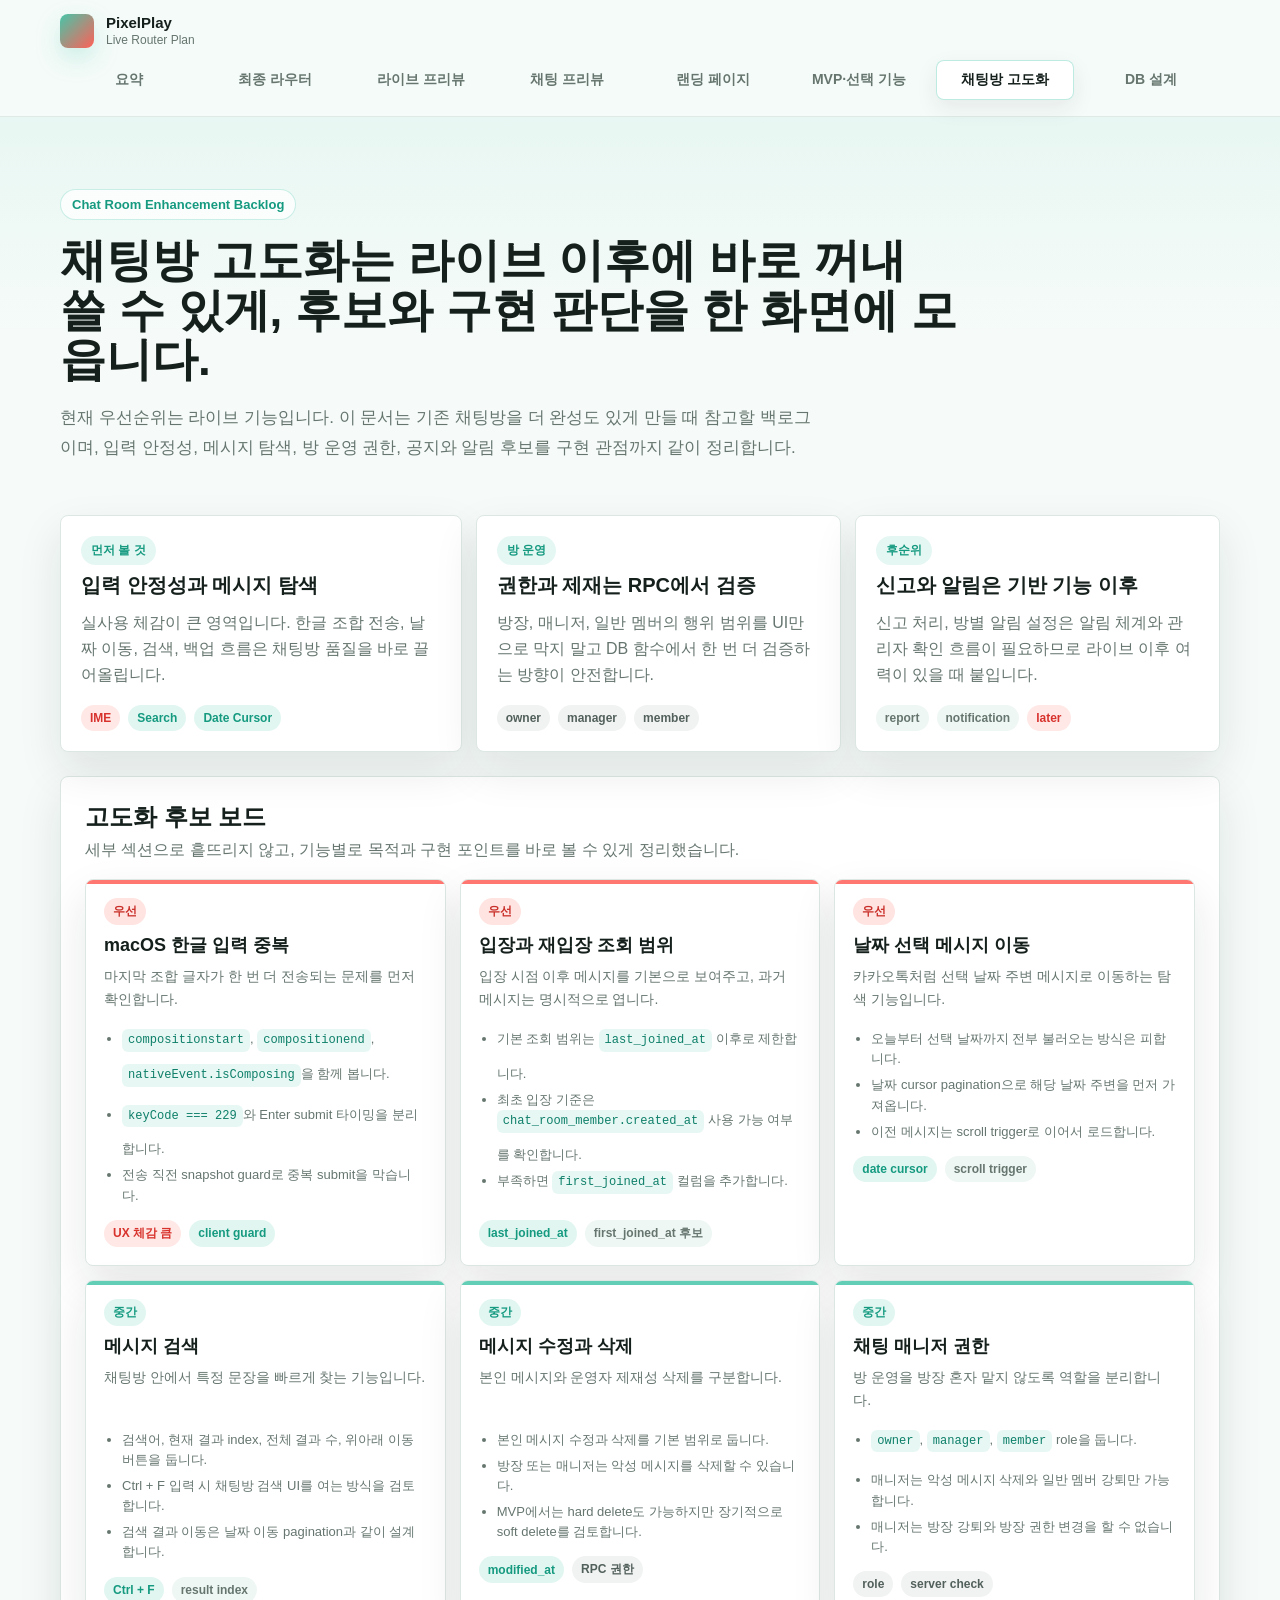
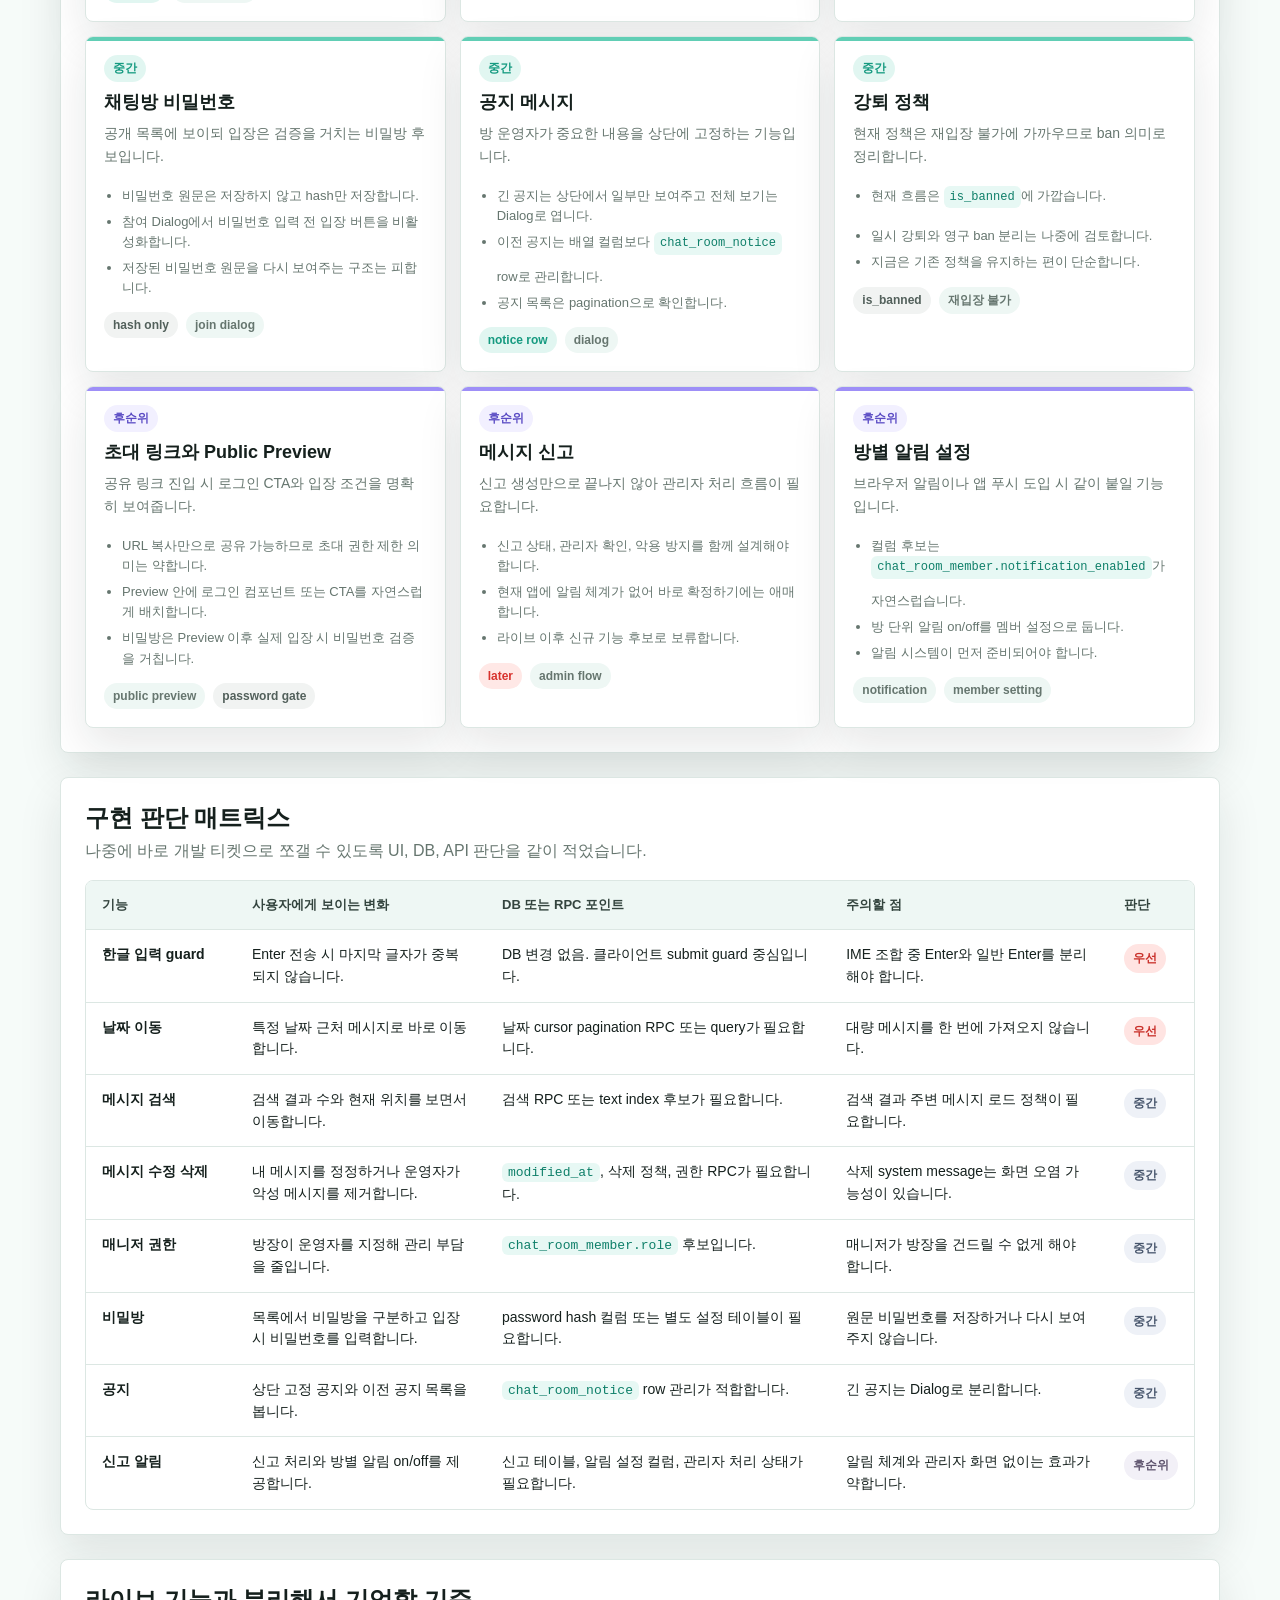
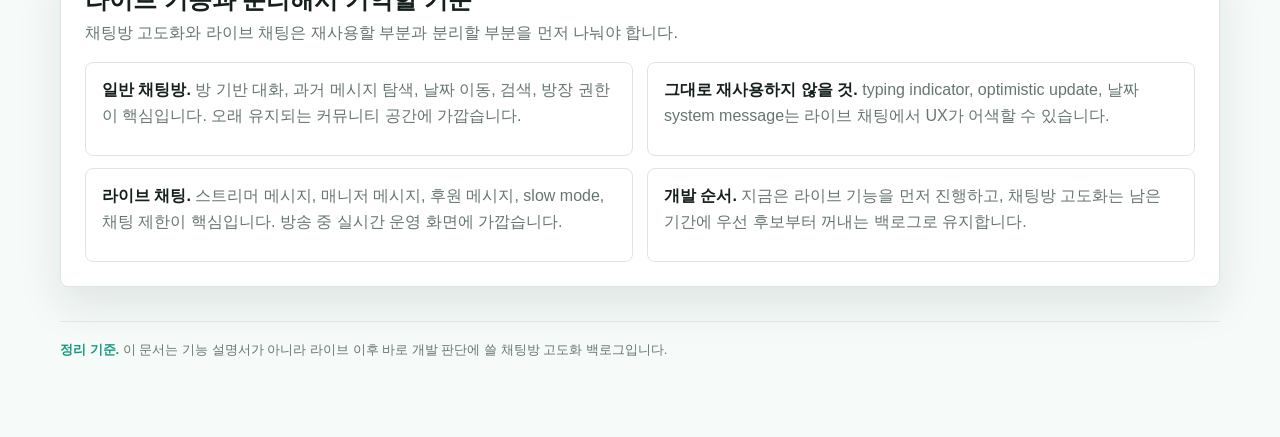
==== commit 03977025: "docs: 라이브 채팅 프리뷰 분리와 팔로우 MVP 반영" ====
--- a/chat-room-enhancement.html
+++ b/chat-room-enhancement.html
@@ -31,7 +31,7 @@
   <header class="site-header">
     <div class="header-inner">
       <a class="brand-lockup" href="index.html"><span class="brand-mark"></span><span class="brand-title"><strong>PixelPlay</strong><span>Live Router Plan</span></span></a>
-      <nav class="top-tabs" aria-label="문서 탭"><a href="index.html">요약</a><a href="routes.html">최종 라우터</a><a href="wireframes.html">디자인 프리뷰</a><a href="landing-page.html">랜딩 페이지</a><a href="roadmap.html">MVP·선택 기능</a><a class="active" href="chat-room-enhancement.html">채팅방 고도화</a><a href="db-design.html">DB 설계</a></nav>
+      <nav class="top-tabs" aria-label="문서 탭"><a href="index.html">요약</a><a href="routes.html">최종 라우터</a><a href="live-wireframes.html">라이브 프리뷰</a><a href="chat-wireframes.html">채팅 프리뷰</a><a href="landing-page.html">랜딩 페이지</a><a href="roadmap.html">MVP·선택 기능</a><a class="active" href="chat-room-enhancement.html">채팅방 고도화</a><a href="db-design.html">DB 설계</a></nav>
     </div>
   </header>
 
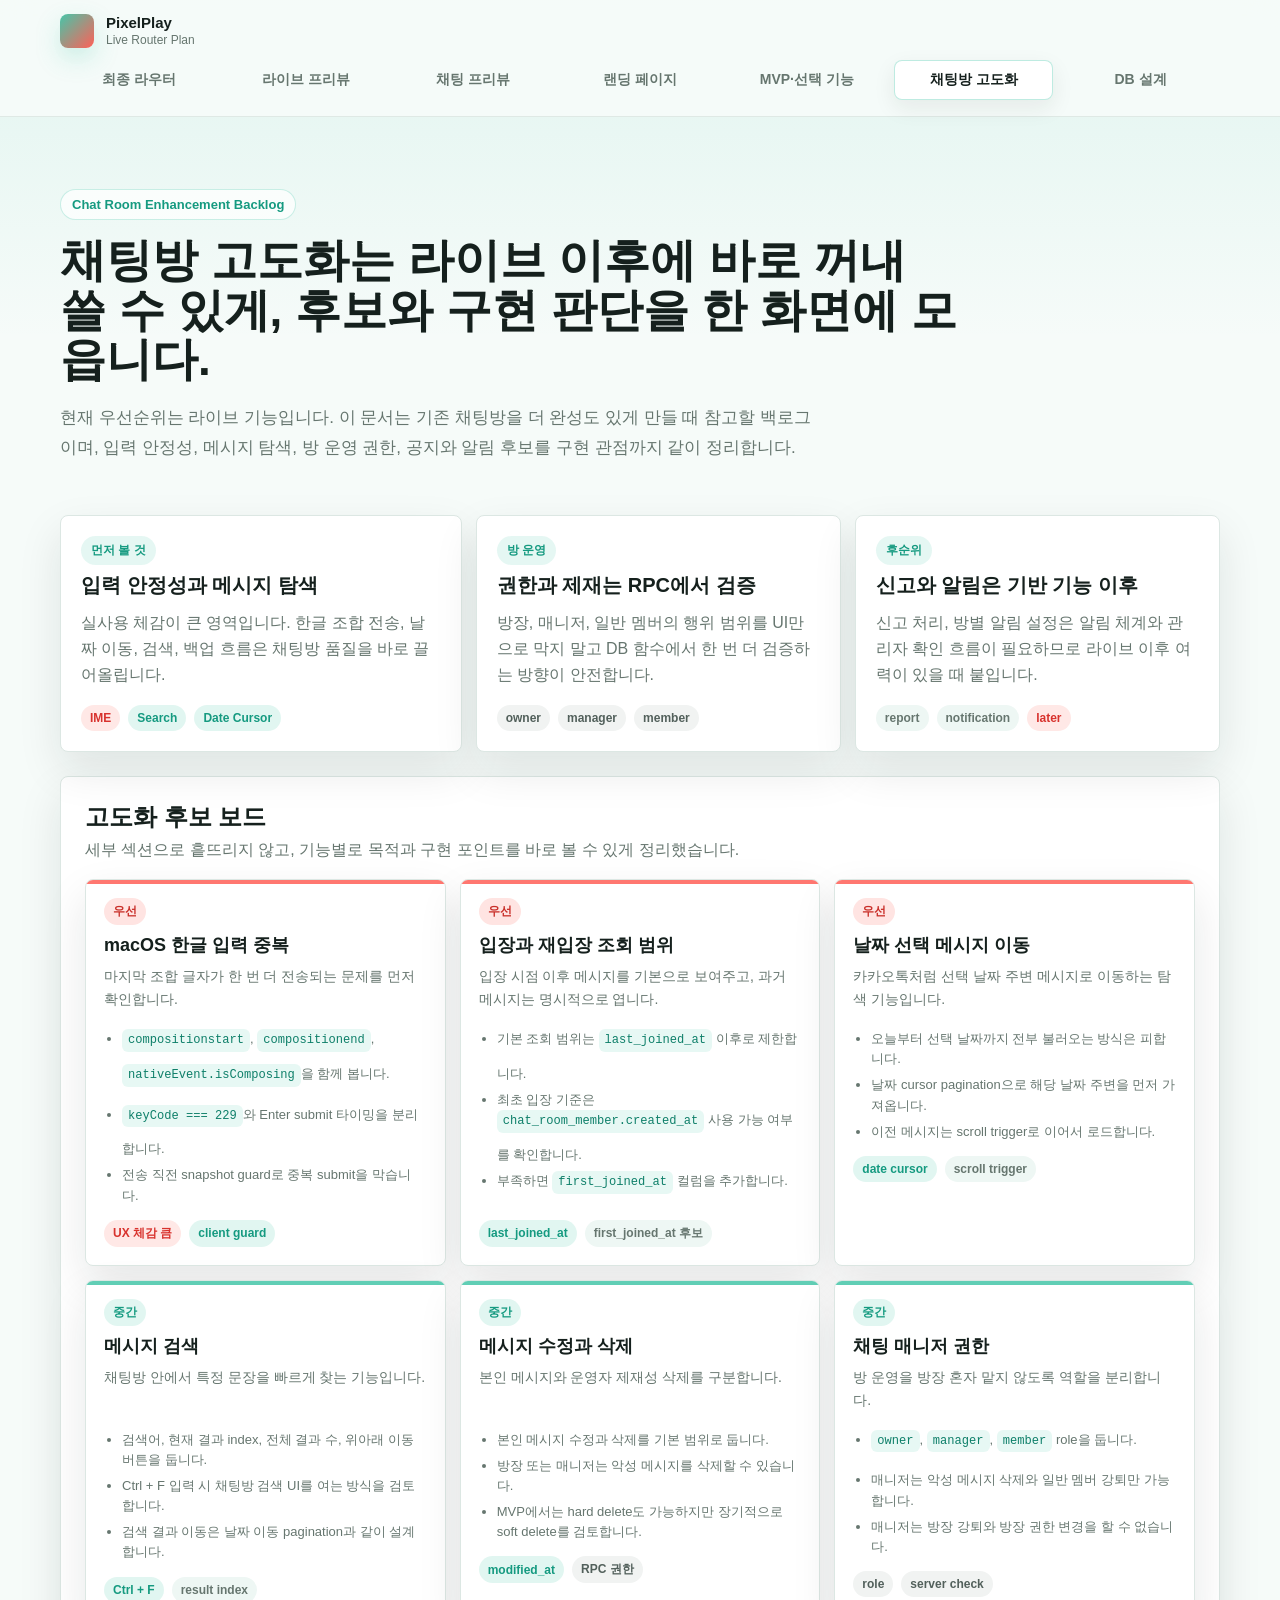
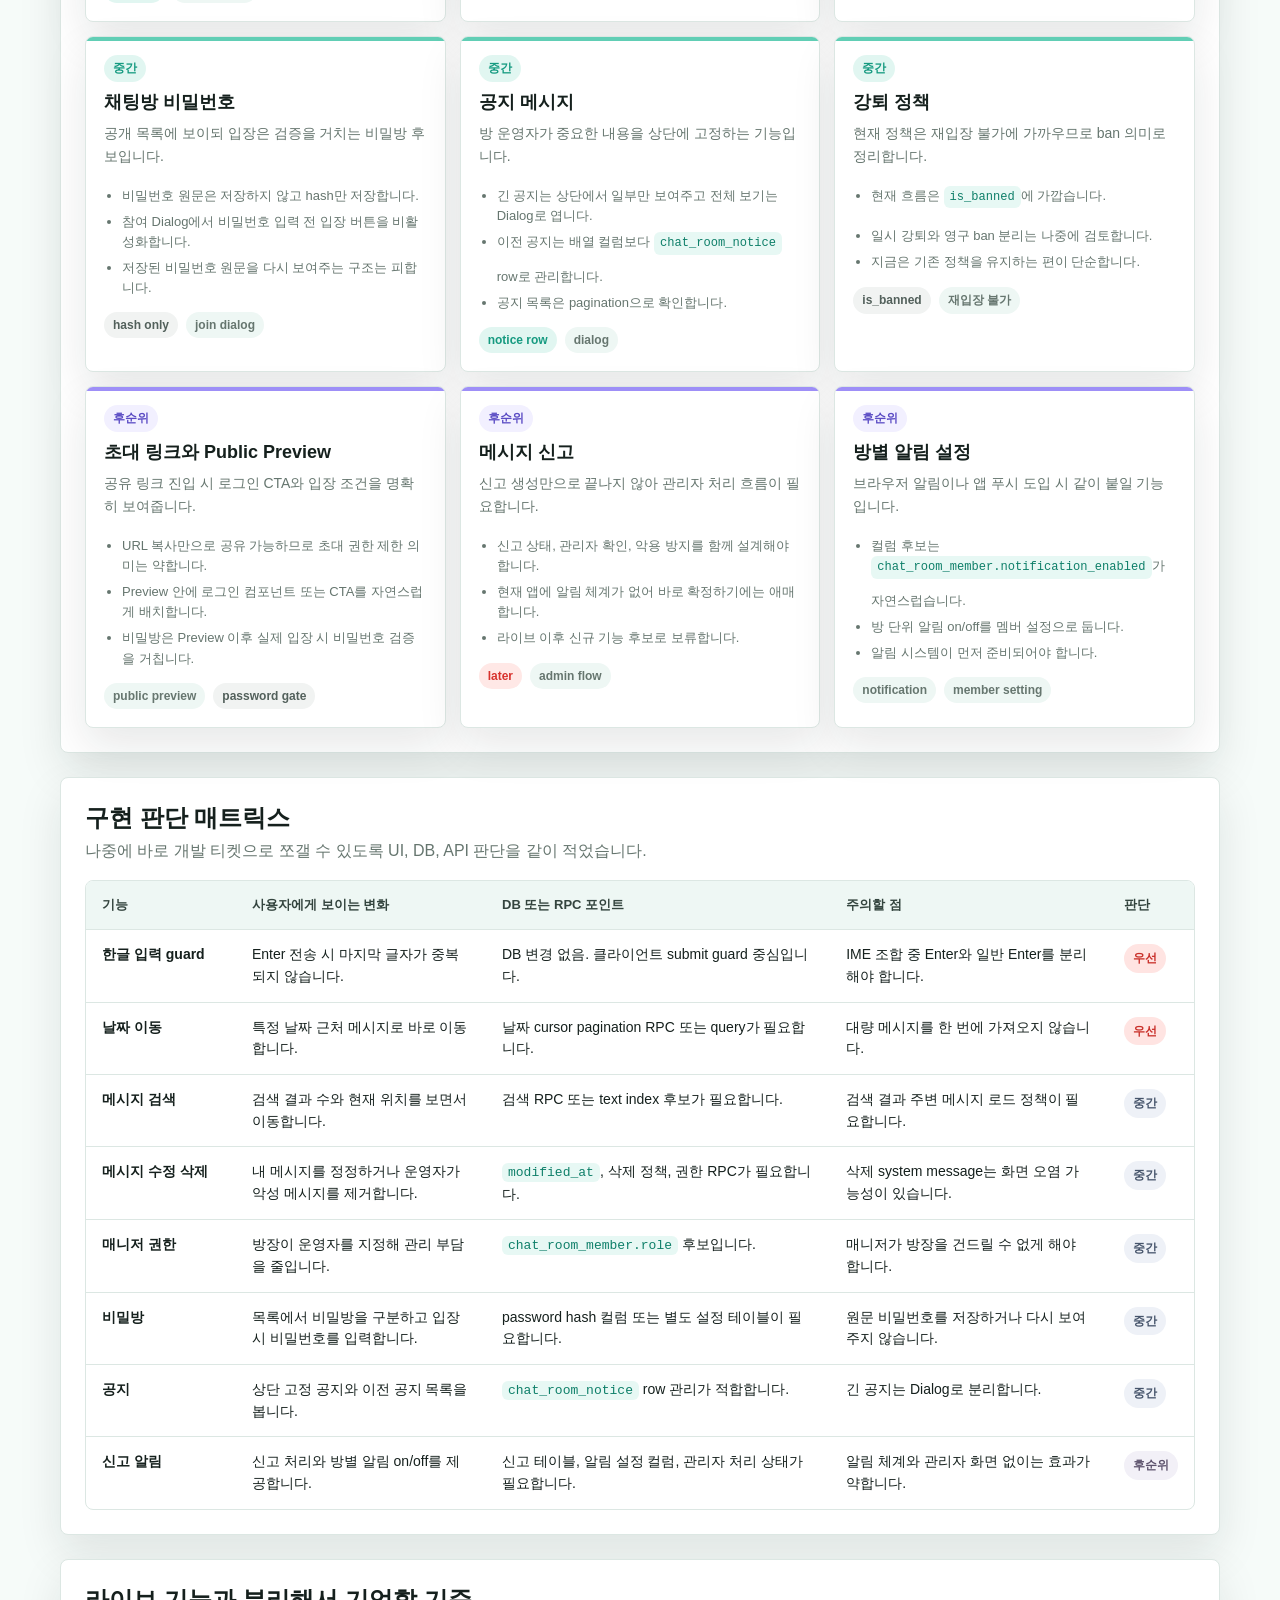
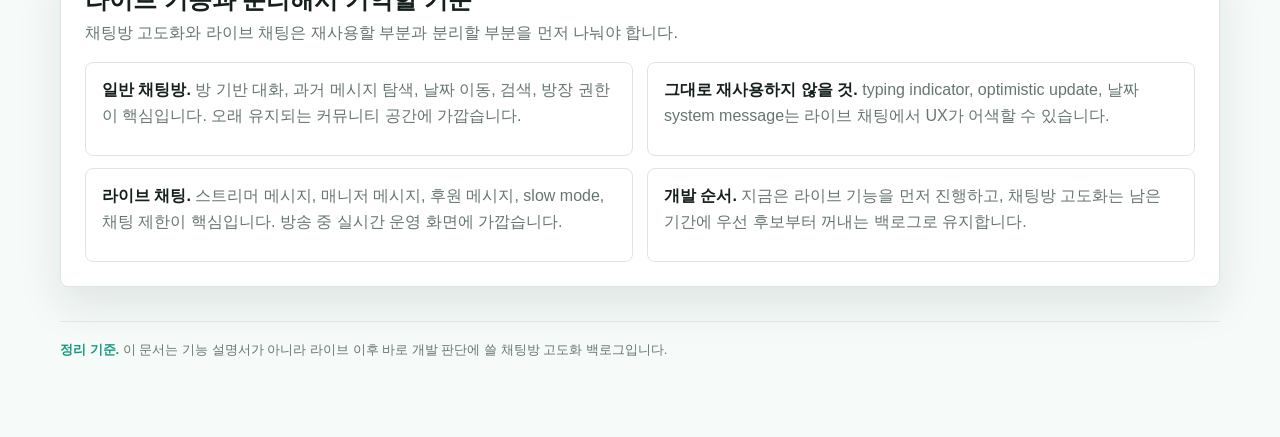
==== commit 0b21c0f7: "docs: planning 문서 변경분 정리" ====
--- a/chat-room-enhancement.html
+++ b/chat-room-enhancement.html
@@ -31,7 +31,7 @@
   <header class="site-header">
     <div class="header-inner">
       <a class="brand-lockup" href="index.html"><span class="brand-mark"></span><span class="brand-title"><strong>PixelPlay</strong><span>Live Router Plan</span></span></a>
-      <nav class="top-tabs" aria-label="문서 탭"><a href="index.html">요약</a><a href="routes.html">최종 라우터</a><a href="live-wireframes.html">라이브 프리뷰</a><a href="chat-wireframes.html">채팅 프리뷰</a><a href="landing-page.html">랜딩 페이지</a><a href="roadmap.html">MVP·선택 기능</a><a class="active" href="chat-room-enhancement.html">채팅방 고도화</a><a href="db-design.html">DB 설계</a></nav>
+      <nav class="top-tabs" aria-label="문서 탭"><a href="routes.html">최종 라우터</a><a href="live-wireframes.html">라이브 프리뷰</a><a href="chat-wireframes.html">채팅 프리뷰</a><a href="landing-page.html">랜딩 페이지</a><a href="roadmap.html">MVP·선택 기능</a><a class="active" href="chat-room-enhancement.html">채팅방 고도화</a><a href="db-design.html">DB 설계</a></nav>
     </div>
   </header>
 
--- a/assets/styles.css
+++ b/assets/styles.css
@@ -32,7 +32,7 @@
 .brand-title { display: flex; flex-direction: column; gap: 2px; }
 .brand-title strong { font-size: 15px; line-height: 1.1; }
 .brand-title span { color: var(--muted); font-size: 12px; }
-.top-tabs { display: grid; grid-template-columns: repeat(8, minmax(0, 1fr)); align-items: center; gap: 8px; }
+.top-tabs { display: grid; grid-template-columns: repeat(7, minmax(0, 1fr)); align-items: center; gap: 8px; }
 .top-tabs a { min-width: 0; border: 1px solid transparent; border-radius: 8px; padding: 10px 8px; color: var(--muted); font-size: 14px; font-weight: 800; text-align: center; white-space: nowrap; }
 .top-tabs a.active { border-color: rgba(70, 198, 169, 0.35); background: #fff; color: var(--ink); box-shadow: 0 8px 22px rgba(21, 32, 29, 0.08); }
 .hero { padding: 44px 0 28px; }
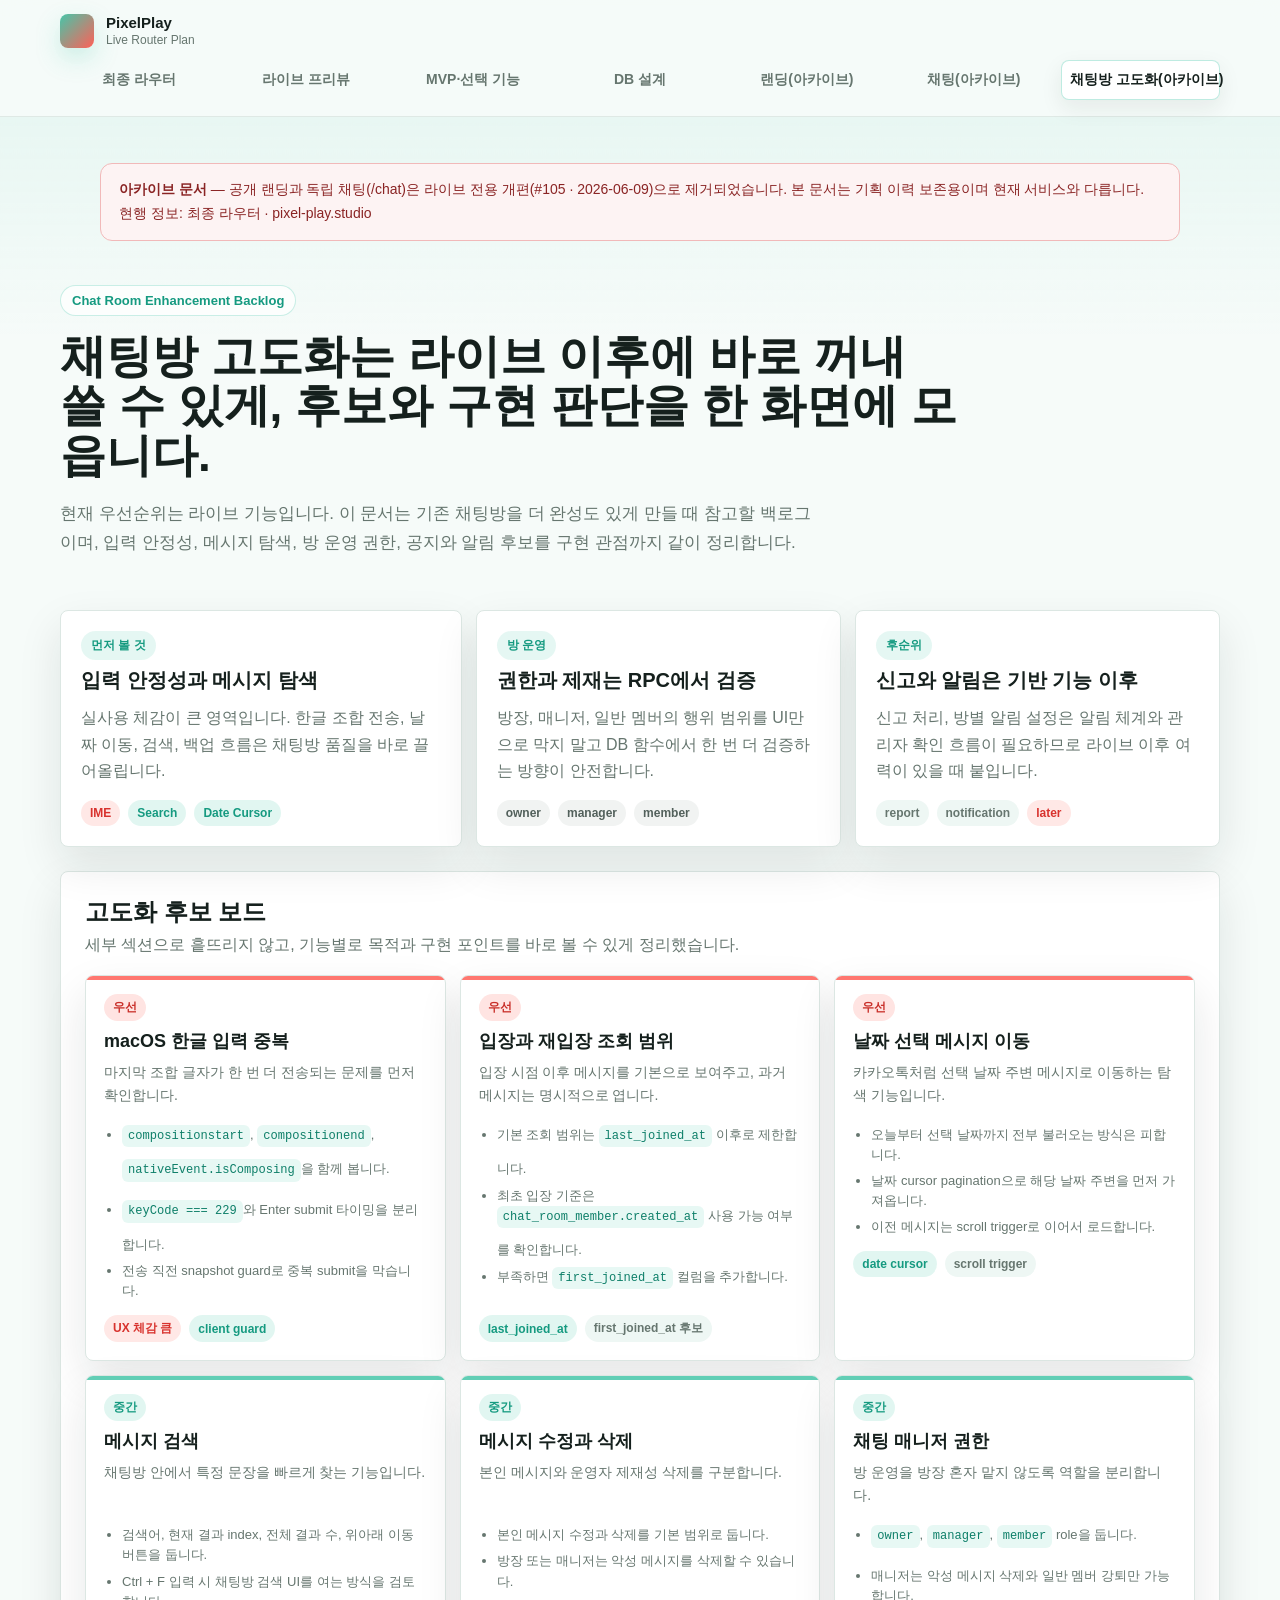
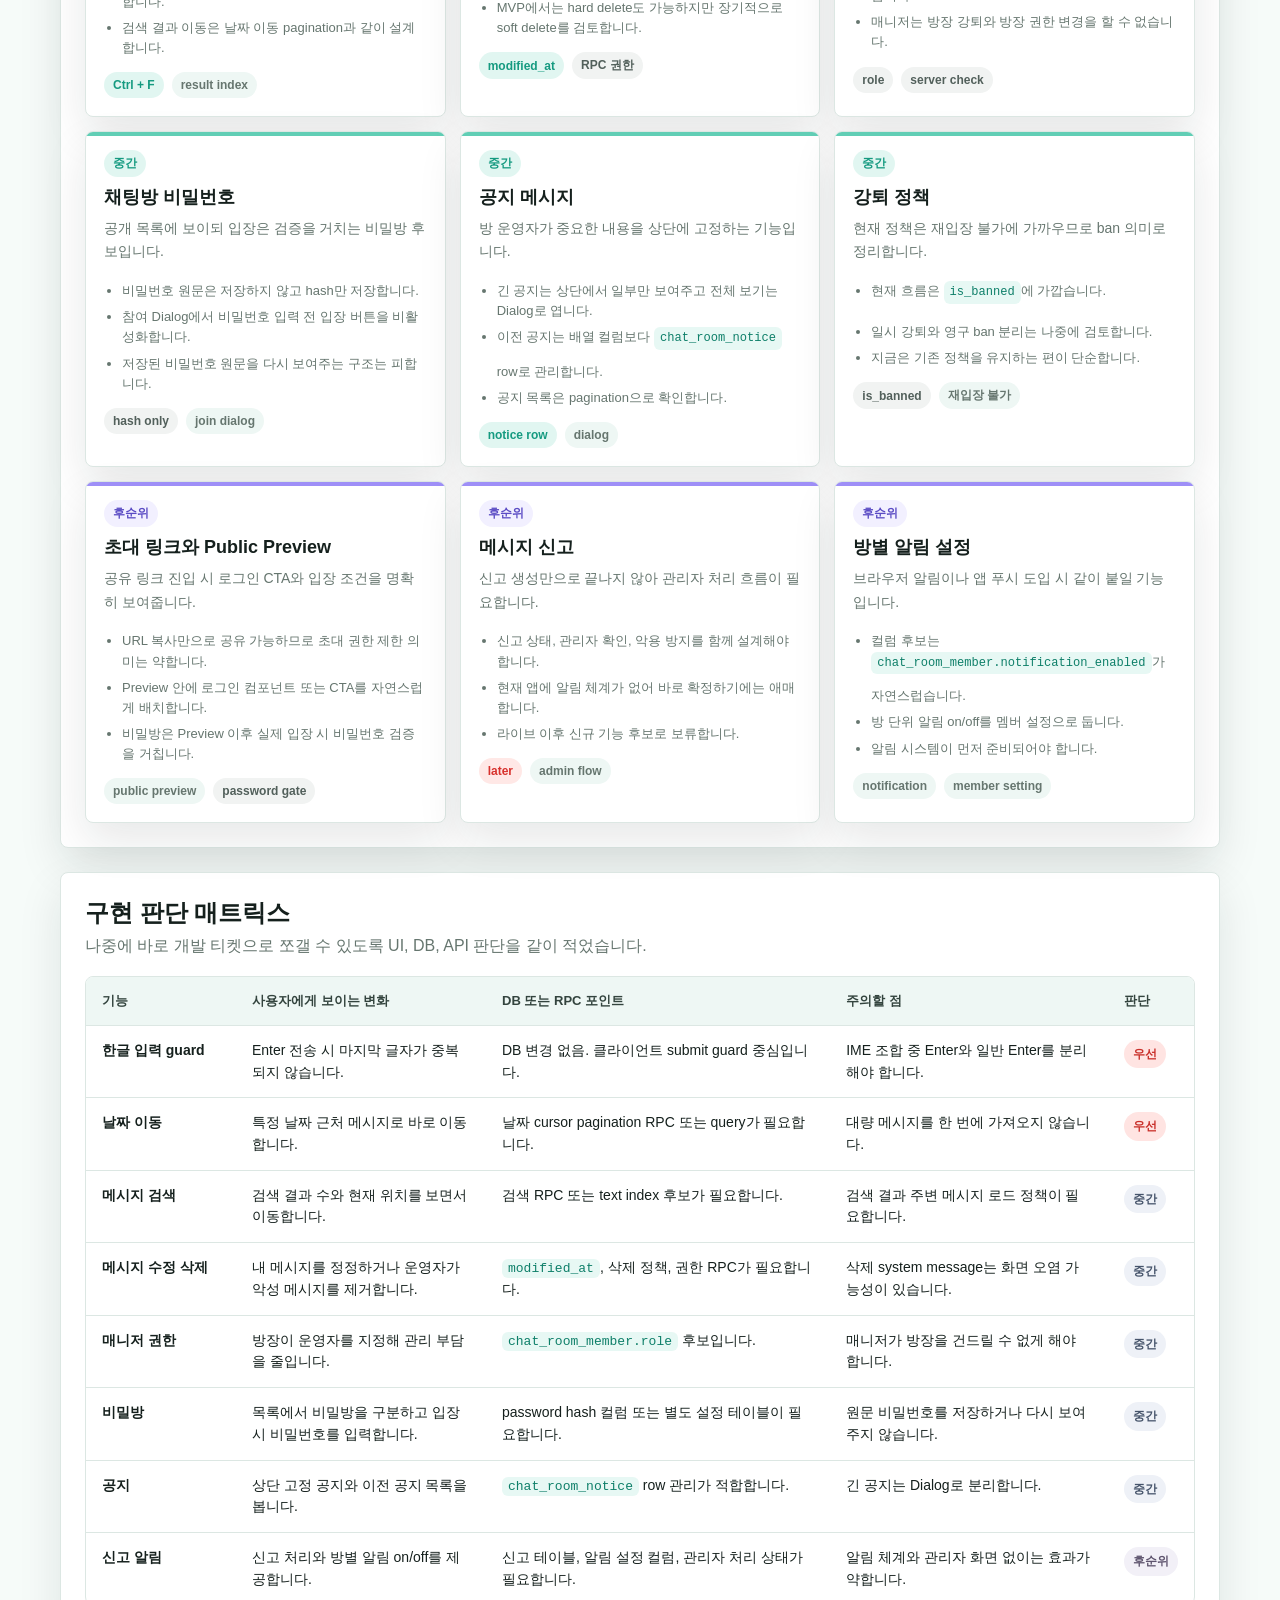
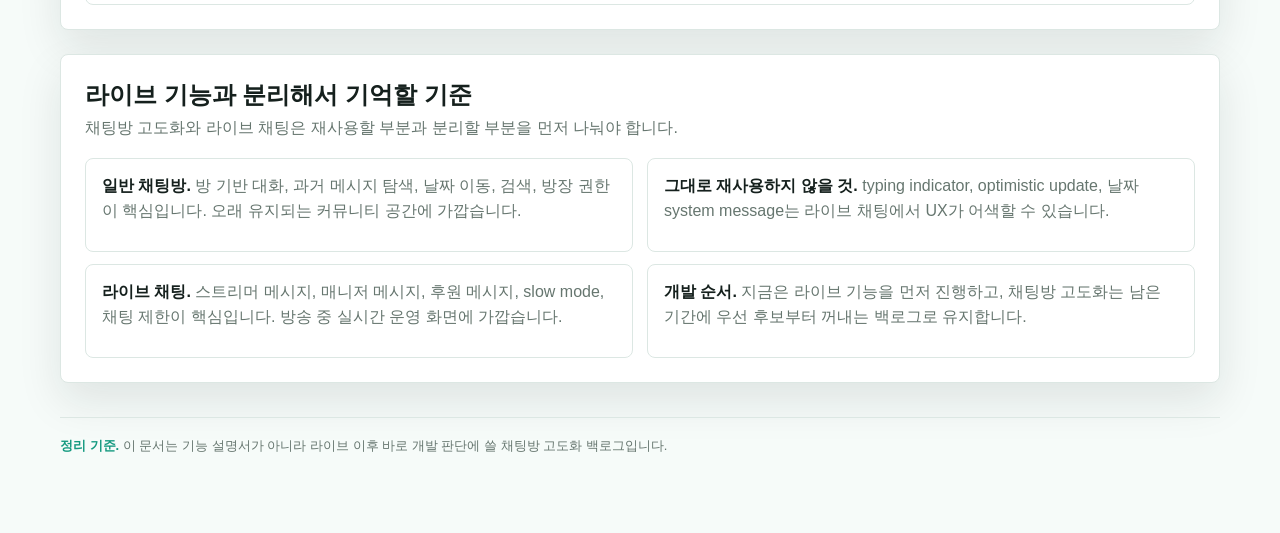
==== commit a9d0dd4a: "docs: 2026-06-10 production 배포 기준 현행화 (라우터·기능 현황 재작성, 랜딩·채팅 문서 아카이브 표기, DB 갱신 메모)" ====
--- a/chat-room-enhancement.html
+++ b/chat-room-enhancement.html
@@ -31,11 +31,11 @@
   <header class="site-header">
     <div class="header-inner">
       <a class="brand-lockup" href="index.html"><span class="brand-mark"></span><span class="brand-title"><strong>PixelPlay</strong><span>Live Router Plan</span></span></a>
-      <nav class="top-tabs" aria-label="문서 탭"><a href="routes.html">최종 라우터</a><a href="live-wireframes.html">라이브 프리뷰</a><a href="chat-wireframes.html">채팅 프리뷰</a><a href="landing-page.html">랜딩 페이지</a><a href="roadmap.html">MVP·선택 기능</a><a class="active" href="chat-room-enhancement.html">채팅방 고도화</a><a href="db-design.html">DB 설계</a></nav>
+      <nav class="top-tabs" aria-label="문서 탭"><a href="routes.html">최종 라우터</a><a href="live-wireframes.html">라이브 프리뷰</a><a href="roadmap.html">MVP·선택 기능</a><a href="db-design.html">DB 설계</a><a href="landing-page.html">랜딩(아카이브)</a><a href="chat-wireframes.html">채팅(아카이브)</a><a class="active" href="chat-room-enhancement.html">채팅방 고도화(아카이브)</a></nav>
     </div>
   </header>
 
-  <main class="doc-shell">
+  <main class="doc-shell"><div style="margin:18px auto 0;max-width:1080px;padding:14px 18px;border:1px solid #f1b9b9;background:#fdf3f3;color:#8a2424;border-radius:12px;font-size:14px;line-height:1.7;"><strong>아카이브 문서</strong> — 공개 랜딩과 독립 채팅(/chat)은 라이브 전용 개편(#105 · 2026-06-09)으로 제거되었습니다. 본 문서는 기획 이력 보존용이며 현재 서비스와 다릅니다. 현행 정보: <a href="routes.html">최종 라우터</a> · <a href="https://pixel-play.studio">pixel-play.studio</a></div>
     <section class="hero">
       <div class="page-kicker">Chat Room Enhancement Backlog</div>
       <h1>채팅방 고도화는 라이브 이후에 바로 꺼내 쓸 수 있게, 후보와 구현 판단을 한 화면에 모읍니다.</h1>
--- a/assets/styles.css
+++ b/assets/styles.css
@@ -23,6 +23,8 @@
 h1, h2, h3, p { margin-top: 0; }
 a { color: inherit; text-decoration: none; }
 code { padding: 2px 6px; border-radius: 6px; background: rgba(70, 198, 169, 0.13); color: #0e7f69; font-family: "Cascadia Code", Consolas, monospace; font-size: 0.93em; }
+.code-block { overflow: auto; margin: 16px 0 0; border: 1px solid #20312c; border-radius: 8px; padding: 18px; background: #0d1117; color: #e7f6f1; box-shadow: inset 0 1px 0 rgba(255,255,255,0.04); }
+.code-block code { display: block; padding: 0; background: transparent; color: inherit; white-space: pre; font-family: "Cascadia Code", Consolas, monospace; font-size: 12px; line-height: 1.65; }
 .site-header { position: sticky; top: 0; z-index: 10; border-bottom: 1px solid rgba(220, 231, 227, 0.9); background: rgba(246, 251, 249, 0.94); backdrop-filter: blur(14px); }
 .header-inner, .doc-shell { width: 1160px; margin: 0 auto; }
 .header-inner { display: grid; grid-template-columns: 1fr; align-items: stretch; gap: 12px; padding: 14px 0 16px; }
@@ -53,6 +55,7 @@
 .badge.live { background: #ffe8e6; color: #d8322d; }
 .badge.mint { background: rgba(70, 198, 169, 0.16); color: var(--mint-strong); }
 .badge.lock { background: #f1f3f2; color: #52605b; }
+.realtime-label { display: inline-flex; align-items: center; margin-left: 6px; color: var(--mint-strong); font-size: 12px; font-weight: 900; white-space: nowrap; }
 .section-title { display: flex; align-items: flex-end; justify-content: space-between; gap: 24px; margin-bottom: 16px; }
 .section-title h2 { margin-bottom: 4px; font-size: 24px; }
 .section-title p { margin-bottom: 0; color: var(--muted); }
